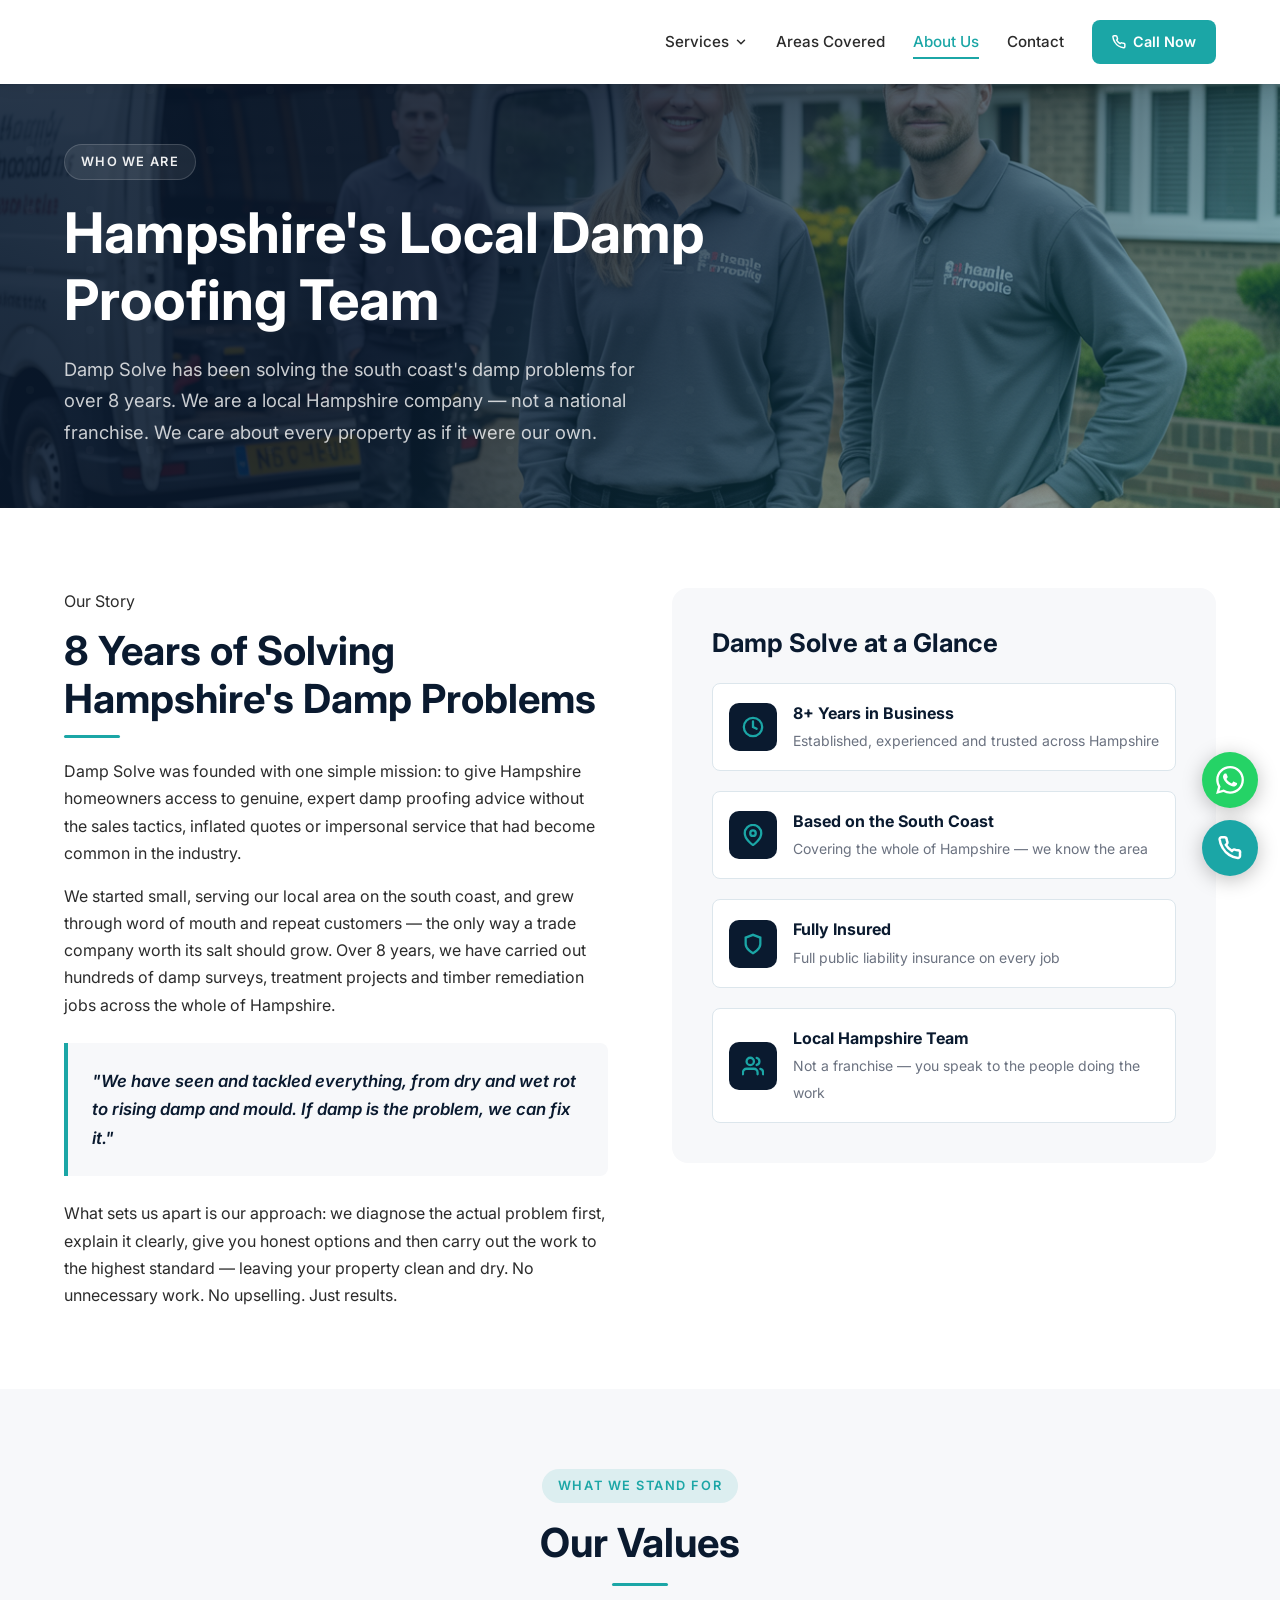
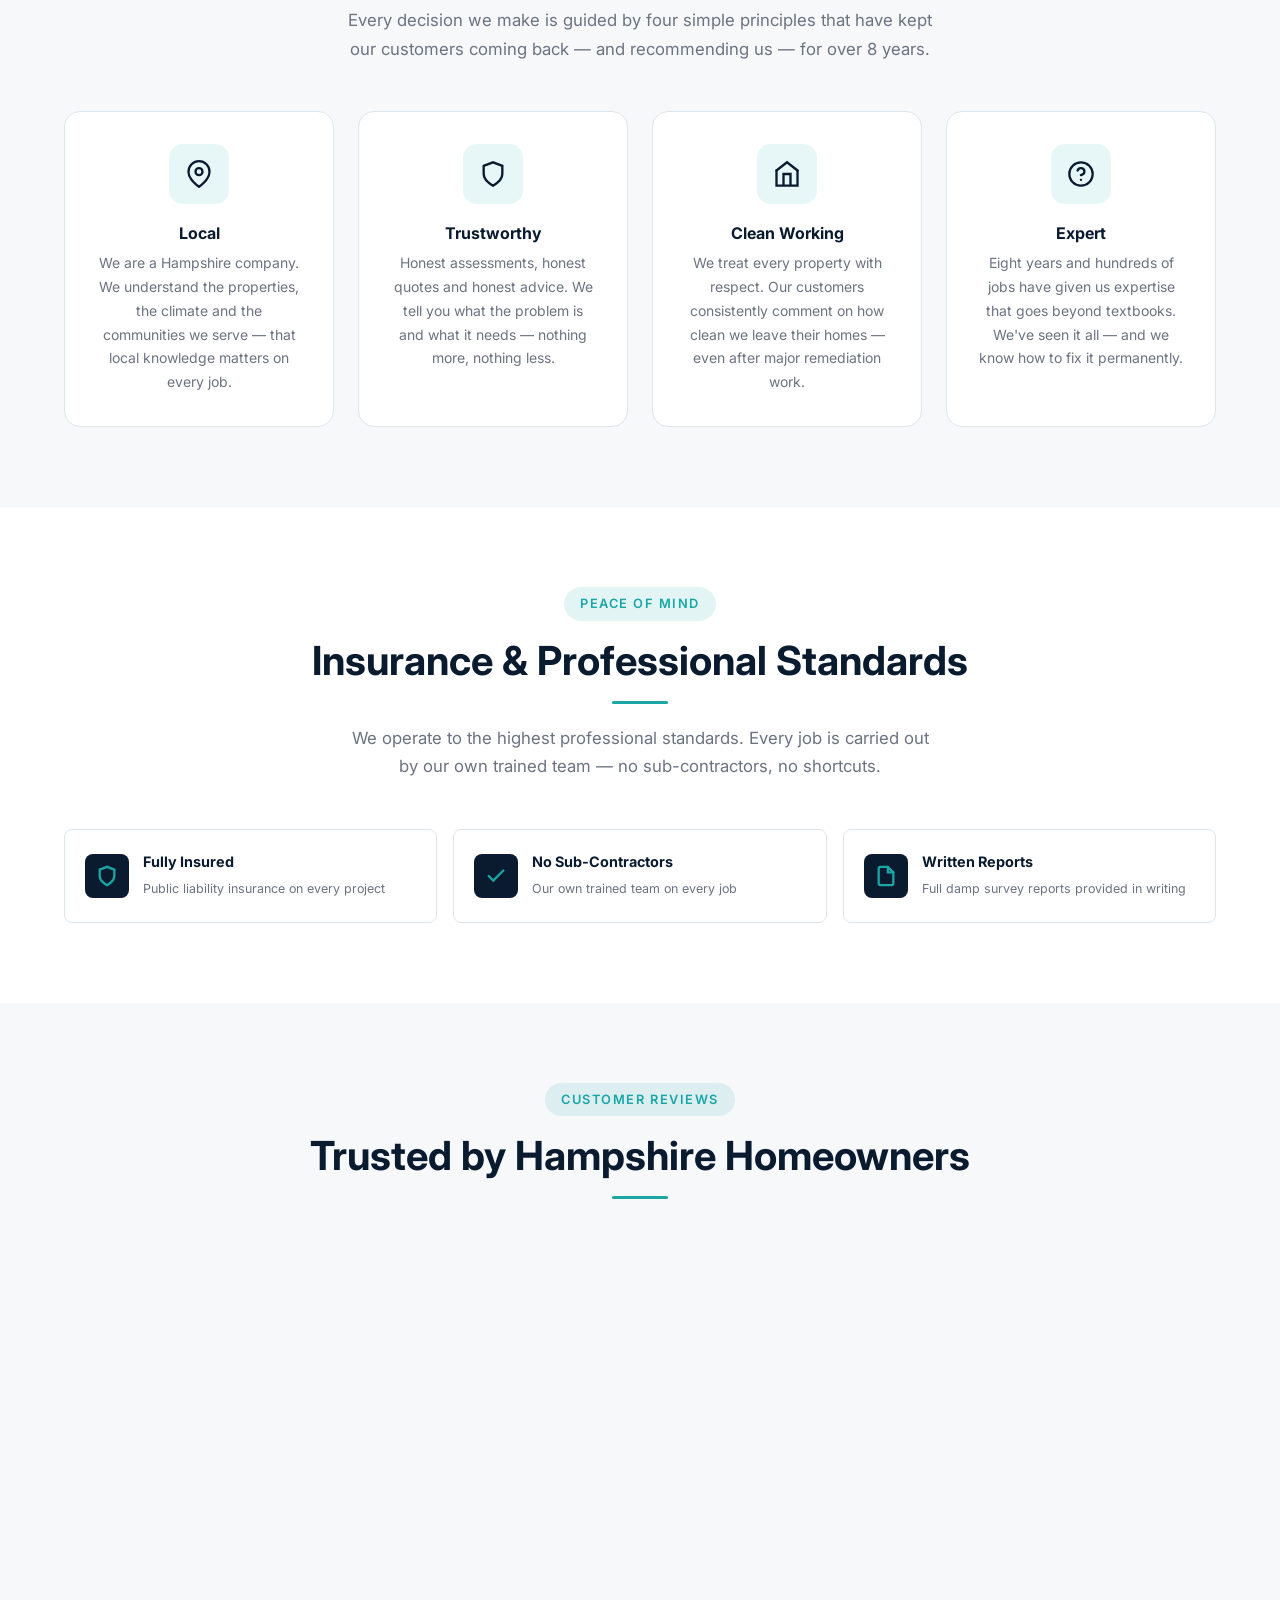
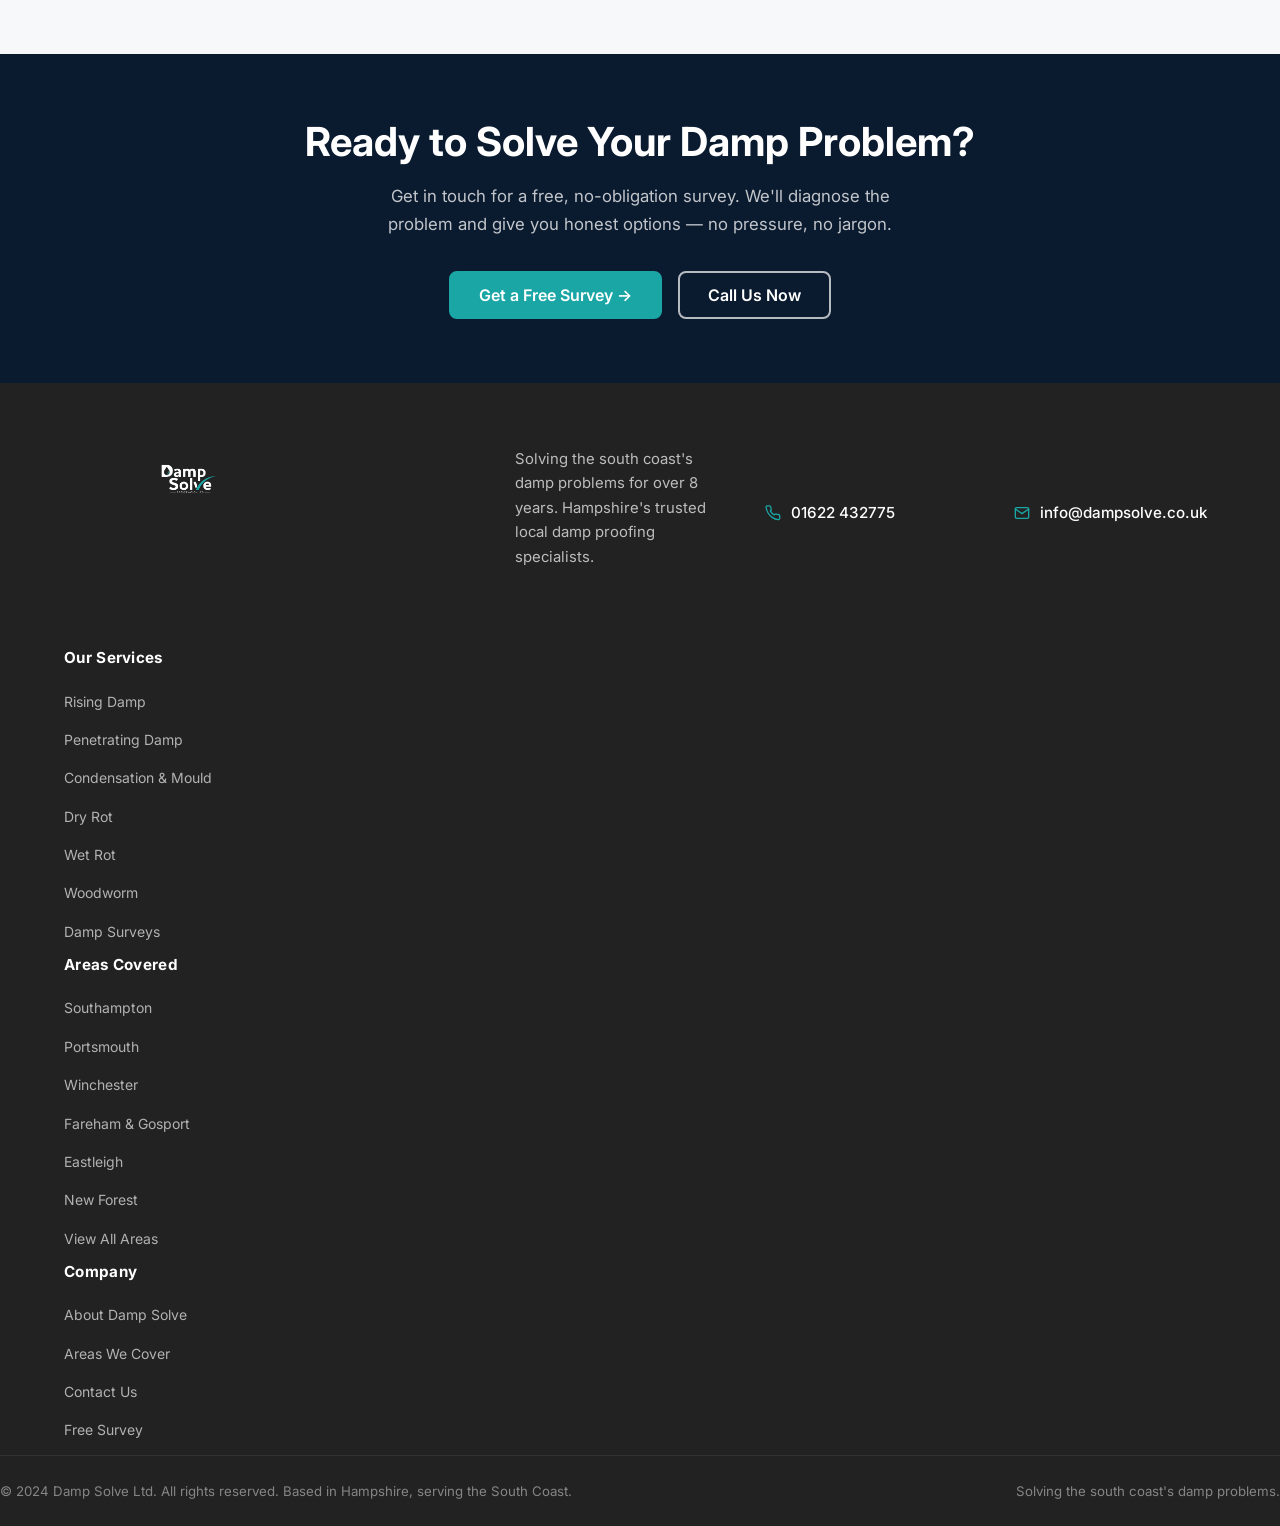
==== about.html @ be249b21 "Initial Damp Solve website with complete styling, service pages, and hero images Co-Authored-By: Cla" ====
<!DOCTYPE html>
<html lang="en">
<head>
  <meta charset="UTF-8">
  <meta name="viewport" content="width=device-width, initial-scale=1.0">
  <title>About Us — Damp Solve Hampshire</title>
  <meta name="description" content="Learn about Damp Solve — Hampshire's local damp proofing company with 8+ years serving the South Coast. Not a franchise. Real experts who care.">
  <link rel="preconnect" href="https://fonts.googleapis.com">
  <link rel="preconnect" href="https://fonts.gstatic.com" crossorigin>
  <link href="https://fonts.googleapis.com/css2?family=Inter:wght@400;500;600;700;800&display=swap" rel="stylesheet">
  <link rel="stylesheet" href="css/styles.css">
</head>
<body>

<!-- ══ NAVIGATION ══════════════════════════════════════════════ -->
<nav class="nav" id="nav">
  <div class="container">
    <div class="nav__inner">
      <a href="index.html" class="nav__logo">
        <div class="nav__logo-icon">
          <svg width="24" height="24" viewBox="0 0 24 24" fill="none" stroke="var(--amber)" stroke-width="2" stroke-linecap="round"><path d="M12 2.69l5.66 5.66a8 8 0 1 1-11.31 0z"/></svg>
        </div>
        <div class="nav__logo-text">Damp<span>Solve</span></div>
      </a>
      <div class="nav__links">
        <div class="nav__dropdown">
          <div class="nav__dropdown-toggle">
            Services
            <svg class="chevron" width="14" height="14" viewBox="0 0 24 24" fill="none" stroke="currentColor" stroke-width="2.5" stroke-linecap="round"><polyline points="6 9 12 15 18 9"/></svg>
          </div>
          <div class="nav__dropdown-menu">
            <a href="services/rising-damp.html">Rising Damp</a>
            <a href="services/penetrating-damp.html">Penetrating Damp</a>
            <a href="services/condensation-mould.html">Condensation &amp; Mould</a>
            <a href="services/dry-rot.html">Dry Rot</a>
            <a href="services/wet-rot.html">Wet Rot</a>
            <a href="services/woodworm.html">Woodworm</a>
            <a href="services/damp-surveys.html">Damp Surveys</a>
          </div>
        </div>
        <a href="areas.html" class="nav__link">Areas Covered</a>
        <a href="about.html" class="nav__link active">About Us</a>
        <a href="contact.html" class="nav__link">Contact</a>
        <a href="tel:+441622432775" class="nav__cta">
          <svg width="14" height="14" viewBox="0 0 24 24" fill="none" stroke="currentColor" stroke-width="2.5" stroke-linecap="round"><path d="M22 16.92v3a2 2 0 0 1-2.18 2 19.79 19.79 0 0 1-8.63-3.07A19.5 19.5 0 0 1 4.69 12 19.79 19.79 0 0 1 1.61 3.41 2 2 0 0 1 3.6 1.26h3a2 2 0 0 1 2 1.72 12.84 12.84 0 0 0 .7 2.81 2 2 0 0 1-.45 2.11L7.91 8.91a16 16 0 0 0 6 6l.86-.87a2 2 0 0 1 2.11-.45 12.84 12.84 0 0 0 2.81.7A2 2 0 0 1 22 16.92z"/></svg>
          Call Now
        </a>
      </div>
      <button class="nav__hamburger" id="hamburger" aria-label="Open menu" aria-expanded="false" aria-controls="mobileMenu">
        <span></span><span></span><span></span>
      </button>
    </div>
  </div>
  <div class="nav__mobile" id="mobileMenu">
    <div class="nav__mobile-services">
      <div class="nav__mobile-services-title">Our Services</div>
      <a href="services/rising-damp.html">Rising Damp</a>
      <a href="services/penetrating-damp.html">Penetrating Damp</a>
      <a href="services/condensation-mould.html">Condensation &amp; Mould</a>
      <a href="services/dry-rot.html">Dry Rot</a>
      <a href="services/wet-rot.html">Wet Rot</a>
      <a href="services/woodworm.html">Woodworm</a>
      <a href="services/damp-surveys.html">Damp Surveys</a>
    </div>
    <a href="areas.html" class="nav__mobile-link">Areas Covered</a>
    <a href="about.html" class="nav__mobile-link">About Us</a>
    <a href="contact.html" class="nav__mobile-link">Contact</a>
    <div class="nav__mobile-cta"><a href="tel:+441622432775">Call Now — Free Survey Available</a></div>
  </div>
</nav>

<!-- ══ PAGE HERO ═══════════════════════════════════════════════ -->
<section class="page-hero page-hero--about">
  <div class="container">
    <div class="page-hero__inner">
      <span class="label">Who We Are</span>
      <h1>Hampshire's Local Damp Proofing Team</h1>
      <p>Damp Solve has been solving the south coast's damp problems for over 8 years. We are a local Hampshire company — not a national franchise. We care about every property as if it were our own.</p>
    </div>
  </div>
</section>

<!-- ══ COMPANY STORY ═══════════════════════════════════════════ -->
<section class="section">
  <div class="container">
    <div class="story-grid">
      <div class="animate-in">
        <span class="label">Our Story</span>
        <h2 style="text-align:left;margin-top:0.75rem;">8 Years of Solving Hampshire's Damp Problems</h2>
        <div class="divider divider--left"></div>
        <p>Damp Solve was founded with one simple mission: to give Hampshire homeowners access to genuine, expert damp proofing advice without the sales tactics, inflated quotes or impersonal service that had become common in the industry.</p>
        <p>We started small, serving our local area on the south coast, and grew through word of mouth and repeat customers — the only way a trade company worth its salt should grow. Over 8 years, we have carried out hundreds of damp surveys, treatment projects and timber remediation jobs across the whole of Hampshire.</p>
        <div class="story-highlight">
          <p>"We have seen and tackled everything, from dry and wet rot to rising damp and mould. If damp is the problem, we can fix it."</p>
        </div>
        <p>What sets us apart is our approach: we diagnose the actual problem first, explain it clearly, give you honest options and then carry out the work to the highest standard — leaving your property clean and dry. No unnecessary work. No upselling. Just results.</p>
      </div>
      <div class="animate-in delay-2">
        <div style="background:var(--light-grey);border-radius:var(--radius-lg);padding:2.5rem;">
          <h3 style="margin-bottom:1.5rem;">Damp Solve at a Glance</h3>
          <div style="display:flex;flex-direction:column;gap:1.25rem;">
            <div style="display:flex;align-items:center;gap:1rem;padding:1rem;background:#fff;border-radius:var(--radius);border:1px solid var(--border);">
              <div style="width:48px;height:48px;background:var(--navy);border-radius:10px;display:flex;align-items:center;justify-content:center;flex-shrink:0;">
                <svg width="22" height="22" viewBox="0 0 24 24" fill="none" stroke="var(--amber)" stroke-width="2.5" stroke-linecap="round"><circle cx="12" cy="12" r="10"/><polyline points="12 6 12 12 16 14"/></svg>
              </div>
              <div>
                <strong style="color:var(--navy);display:block;">8+ Years in Business</strong>
                <span style="color:var(--mid-grey);font-size:0.875rem;">Established, experienced and trusted across Hampshire</span>
              </div>
            </div>
            <div style="display:flex;align-items:center;gap:1rem;padding:1rem;background:#fff;border-radius:var(--radius);border:1px solid var(--border);">
              <div style="width:48px;height:48px;background:var(--navy);border-radius:10px;display:flex;align-items:center;justify-content:center;flex-shrink:0;">
                <svg width="22" height="22" viewBox="0 0 24 24" fill="none" stroke="var(--amber)" stroke-width="2.5" stroke-linecap="round"><path d="M21 10c0 7-9 13-9 13s-9-6-9-13a9 9 0 0 1 18 0z"/><circle cx="12" cy="10" r="3"/></svg>
              </div>
              <div>
                <strong style="color:var(--navy);display:block;">Based on the South Coast</strong>
                <span style="color:var(--mid-grey);font-size:0.875rem;">Covering the whole of Hampshire — we know the area</span>
              </div>
            </div>
            <div style="display:flex;align-items:center;gap:1rem;padding:1rem;background:#fff;border-radius:var(--radius);border:1px solid var(--border);">
              <div style="width:48px;height:48px;background:var(--navy);border-radius:10px;display:flex;align-items:center;justify-content:center;flex-shrink:0;">
                <svg width="22" height="22" viewBox="0 0 24 24" fill="none" stroke="var(--amber)" stroke-width="2.5" stroke-linecap="round"><path d="M12 22s8-4 8-10V5l-8-3-8 3v7c0 6 8 10 8 10z"/></svg>
              </div>
              <div>
                <strong style="color:var(--navy);display:block;">Fully Insured</strong>
                <span style="color:var(--mid-grey);font-size:0.875rem;">Full public liability insurance on every job</span>
              </div>
            </div>
            <div style="display:flex;align-items:center;gap:1rem;padding:1rem;background:#fff;border-radius:var(--radius);border:1px solid var(--border);">
              <div style="width:48px;height:48px;background:var(--navy);border-radius:10px;display:flex;align-items:center;justify-content:center;flex-shrink:0;">
                <svg width="22" height="22" viewBox="0 0 24 24" fill="none" stroke="var(--amber)" stroke-width="2.5" stroke-linecap="round"><path d="M17 21v-2a4 4 0 0 0-4-4H5a4 4 0 0 0-4 4v2"/><circle cx="9" cy="7" r="4"/><path d="M23 21v-2a4 4 0 0 0-3-3.87"/><path d="M16 3.13a4 4 0 0 1 0 7.75"/></svg>
              </div>
              <div>
                <strong style="color:var(--navy);display:block;">Local Hampshire Team</strong>
                <span style="color:var(--mid-grey);font-size:0.875rem;">Not a franchise — you speak to the people doing the work</span>
              </div>
            </div>
          </div>
        </div>
      </div>
    </div>
  </div>
</section>

<!-- ══ OUR VALUES ══════════════════════════════════════════════ -->
<section class="section section--grey" aria-labelledby="values-heading">
  <div class="container">
    <div class="section-header">
      <span class="label">What We Stand For</span>
      <h2 id="values-heading">Our Values</h2>
      <div class="divider"></div>
      <p>Every decision we make is guided by four simple principles that have kept our customers coming back — and recommending us — for over 8 years.</p>
    </div>
    <div class="values-grid">
      <div class="value-card animate-in">
        <div class="value-card__icon">
          <svg width="28" height="28" viewBox="0 0 24 24" fill="none" stroke="currentColor" stroke-width="2" stroke-linecap="round"><path d="M21 10c0 7-9 13-9 13s-9-6-9-13a9 9 0 0 1 18 0z"/><circle cx="12" cy="10" r="3"/></svg>
        </div>
        <h4>Local</h4>
        <p>We are a Hampshire company. We understand the properties, the climate and the communities we serve — that local knowledge matters on every job.</p>
      </div>
      <div class="value-card animate-in delay-1">
        <div class="value-card__icon">
          <svg width="28" height="28" viewBox="0 0 24 24" fill="none" stroke="currentColor" stroke-width="2" stroke-linecap="round"><path d="M12 22s8-4 8-10V5l-8-3-8 3v7c0 6 8 10 8 10z"/></svg>
        </div>
        <h4>Trustworthy</h4>
        <p>Honest assessments, honest quotes and honest advice. We tell you what the problem is and what it needs — nothing more, nothing less.</p>
      </div>
      <div class="value-card animate-in delay-2">
        <div class="value-card__icon">
          <svg width="28" height="28" viewBox="0 0 24 24" fill="none" stroke="currentColor" stroke-width="2" stroke-linecap="round"><polyline points="3 9 12 2 21 9"/><path d="M9 22V12h6v10M3 9v13h18V9"/></svg>
        </div>
        <h4>Clean Working</h4>
        <p>We treat every property with respect. Our customers consistently comment on how clean we leave their homes — even after major remediation work.</p>
      </div>
      <div class="value-card animate-in delay-3">
        <div class="value-card__icon">
          <svg width="28" height="28" viewBox="0 0 24 24" fill="none" stroke="currentColor" stroke-width="2" stroke-linecap="round"><circle cx="12" cy="12" r="10"/><path d="M9.09 9a3 3 0 0 1 5.83 1c0 2-3 3-3 3"/><line x1="12" y1="17" x2="12.01" y2="17"/></svg>
        </div>
        <h4>Expert</h4>
        <p>Eight years and hundreds of jobs have given us expertise that goes beyond textbooks. We've seen it all — and we know how to fix it permanently.</p>
      </div>
    </div>
  </div>
</section>

<!-- ══ ACCREDITATIONS ══════════════════════════════════════════ -->
<section class="section" aria-labelledby="accred-heading">
  <div class="container">
    <div class="section-header">
      <span class="label">Peace of Mind</span>
      <h2 id="accred-heading">Insurance &amp; Professional Standards</h2>
      <div class="divider"></div>
      <p>We operate to the highest professional standards. Every job is carried out by our own trained team — no sub-contractors, no shortcuts.</p>
    </div>
    <div class="accred-grid animate-in">
      <div class="accred-badge">
        <div class="accred-badge__icon">
          <svg width="22" height="22" viewBox="0 0 24 24" fill="none" stroke="var(--amber)" stroke-width="2.5" stroke-linecap="round"><path d="M12 22s8-4 8-10V5l-8-3-8 3v7c0 6 8 10 8 10z"/></svg>
        </div>
        <div>
          <strong>Fully Insured</strong>
          <span>Public liability insurance on every project</span>
        </div>
      </div>
      <div class="accred-badge">
        <div class="accred-badge__icon">
          <svg width="22" height="22" viewBox="0 0 24 24" fill="none" stroke="var(--amber)" stroke-width="2.5" stroke-linecap="round"><polyline points="20 6 9 17 4 12"/></svg>
        </div>
        <div>
          <strong>No Sub-Contractors</strong>
          <span>Our own trained team on every job</span>
        </div>
      </div>
      <div class="accred-badge">
        <div class="accred-badge__icon">
          <svg width="22" height="22" viewBox="0 0 24 24" fill="none" stroke="var(--amber)" stroke-width="2.5" stroke-linecap="round"><path d="M14 2H6a2 2 0 0 0-2 2v16a2 2 0 0 0 2 2h12a2 2 0 0 0 2-2V8z"/><polyline points="14 2 14 8 20 8"/></svg>
        </div>
        <div>
          <strong>Written Reports</strong>
          <span>Full damp survey reports provided in writing</span>
        </div>
      </div>
    </div>
  </div>
</section>

<!-- ══ TESTIMONIALS ════════════════════════════════════════════ -->
<section class="section section--grey" aria-labelledby="reviews-heading">
  <div class="container">
    <div class="section-header">
      <span class="label">Customer Reviews</span>
      <h2 id="reviews-heading">Trusted by Hampshire Homeowners</h2>
      <div class="divider"></div>
    </div>
    <div class="testimonials-grid">
      <div class="testimonial-card animate-in">
        <div class="testimonial-card__stars">★★★★★</div>
        <span class="testimonial-card__quote">"</span>
        <p class="testimonial-card__text">Sam understood our problem and gave us a couple of options regarding our loft insulation. I would highly recommend Dampsolve. They were trustworthy, reliable, efficient, and left our house spotless!</p>
        <div class="testimonial-card__author">
          <div class="testimonial-card__avatar">R</div>
          <div>
            <div class="testimonial-card__name">Rachel</div>
            <div class="testimonial-card__verified"><svg width="12" height="12" viewBox="0 0 24 24" fill="var(--amber)"><path d="M12 2C6.48 2 2 6.48 2 12s4.48 10 10 10 10-4.48 10-10S17.52 2 12 2zm-2 15l-5-5 1.41-1.41L10 14.17l7.59-7.59L19 8l-9 9z"/></svg> Verified Google Review</div>
          </div>
        </div>
      </div>
      <div class="testimonial-card animate-in delay-1">
        <div class="testimonial-card__stars">★★★★★</div>
        <span class="testimonial-card__quote">"</span>
        <p class="testimonial-card__text">Damp Solve removed my cavity wall insulation. The service was excellent right from the first visit to assess and provide an estimate through to the completion of the work. Polite, friendly, considerate and professional at all times.</p>
        <div class="testimonial-card__author">
          <div class="testimonial-card__avatar">S</div>
          <div>
            <div class="testimonial-card__name">Susan</div>
            <div class="testimonial-card__verified"><svg width="12" height="12" viewBox="0 0 24 24" fill="var(--amber)"><path d="M12 2C6.48 2 2 6.48 2 12s4.48 10 10 10 10-4.48 10-10S17.52 2 12 2zm-2 15l-5-5 1.41-1.41L10 14.17l7.59-7.59L19 8l-9 9z"/></svg> Verified Google Review</div>
          </div>
        </div>
      </div>
    </div>
  </div>
</section>

<!-- ══ CTA BAND ════════════════════════════════════════════════ -->
<section style="background:var(--navy);padding:64px 0;text-align:center;">
  <div class="container">
    <h2 style="color:#fff;margin-bottom:1rem;">Ready to Solve Your Damp Problem?</h2>
    <p style="color:rgba(255,255,255,0.75);max-width:520px;margin:0 auto 2rem;font-size:1.05rem;">Get in touch for a free, no-obligation survey. We'll diagnose the problem and give you honest options — no pressure, no jargon.</p>
    <div style="display:flex;gap:1rem;justify-content:center;flex-wrap:wrap;">
      <a href="contact.html" class="btn btn--primary">Get a Free Survey &rarr;</a>
      <a href="tel:+441622432775" class="btn btn--secondary">Call Us Now</a>
    </div>
  </div>
</section>

<!-- ══ FOOTER ══════════════════════════════════════════════════ -->
<footer class="footer">
  <div class="container">
    <div class="footer__grid">
      <div>
        <div class="footer__logo" style="background: none;">
          <img src="assets/images/logo-08.png" alt="Damp Solve" style="height: 100%; width: 100%; object-fit: contain;">
        </div>          <div class="footer__logo-name">Damp<span>Solve</span></div>
        </div>
        <p class="footer__tagline">Solving the south coast's damp problems for over 8 years. Hampshire's trusted local damp proofing specialists.</p>
        <a href="tel:+441622432775" class="footer__contact-link"><svg width="16" height="16" viewBox="0 0 24 24" fill="none" stroke="currentColor" stroke-width="2" stroke-linecap="round"><path d="M22 16.92v3a2 2 0 0 1-2.18 2 19.79 19.79 0 0 1-8.63-3.07A19.5 19.5 0 0 1 4.69 12 19.79 19.79 0 0 1 1.61 3.41 2 2 0 0 1 3.6 1.26h3a2 2 0 0 1 2 1.72 12.84 12.84 0 0 0 .7 2.81 2 2 0 0 1-.45 2.11L7.91 8.91a16 16 0 0 0 6 6l.86-.87a2 2 0 0 1 2.11-.45 12.84 12.84 0 0 0 2.81.7A2 2 0 0 1 22 16.92z"/></svg>01622 432775</a>
        <a href="mailto:info@dampsolve.co.uk" class="footer__contact-link"><svg width="16" height="16" viewBox="0 0 24 24" fill="none" stroke="currentColor" stroke-width="2" stroke-linecap="round"><path d="M4 4h16c1.1 0 2 .9 2 2v12c0 1.1-.9 2-2 2H4c-1.1 0-2-.9-2-2V6c0-1.1.9-2 2-2z"/><polyline points="22,6 12,13 2,6"/></svg>info@dampsolve.co.uk</a>
      </div>
      <div class="footer__col">
        <h4>Our Services</h4>
        <ul>
          <li><a href="services/rising-damp.html">Rising Damp</a></li>
          <li><a href="services/penetrating-damp.html">Penetrating Damp</a></li>
          <li><a href="services/condensation-mould.html">Condensation &amp; Mould</a></li>
          <li><a href="services/dry-rot.html">Dry Rot</a></li>
          <li><a href="services/wet-rot.html">Wet Rot</a></li>
          <li><a href="services/woodworm.html">Woodworm</a></li>
          <li><a href="services/damp-surveys.html">Damp Surveys</a></li>
        </ul>
      </div>
      <div class="footer__col">
        <h4>Areas Covered</h4>
        <ul>
          <li><a href="areas.html">Southampton</a></li>
          <li><a href="areas.html">Portsmouth</a></li>
          <li><a href="areas.html">Winchester</a></li>
          <li><a href="areas.html">Fareham &amp; Gosport</a></li>
          <li><a href="areas.html">Eastleigh</a></li>
          <li><a href="areas.html">New Forest</a></li>
          <li><a href="areas.html">View All Areas</a></li>
        </ul>
      </div>
      <div class="footer__col">
        <h4>Company</h4>
        <ul>
          <li><a href="about.html">About Damp Solve</a></li>
          <li><a href="areas.html">Areas We Cover</a></li>
          <li><a href="contact.html">Contact Us</a></li>
          <li><a href="contact.html">Free Survey</a></li>
        </ul>
      </div>
    </div>
    <div class="footer__bottom">
      <p>&copy; 2024 Damp Solve Ltd. All rights reserved. Based in Hampshire, serving the South Coast.</p>
      <p>Solving the south coast's damp problems.</p>
    </div>
  </div>
</footer>

<div class="floating-btns">
  <a href="https://wa.me/441622432775" class="float-btn float-btn--whatsapp" target="_blank" rel="noopener" aria-label="WhatsApp">
    <svg width="28" height="28" viewBox="0 0 24 24" fill="white"><path d="M17.472 14.382c-.297-.149-1.758-.867-2.03-.967-.273-.099-.471-.148-.67.15-.197.297-.767.966-.94 1.164-.173.199-.347.223-.644.075-.297-.15-1.255-.463-2.39-1.475-.883-.788-1.48-1.761-1.653-2.059-.173-.297-.018-.458.13-.606.134-.133.298-.347.446-.52.149-.174.198-.298.298-.497.099-.198.05-.371-.025-.52-.075-.149-.669-1.612-.916-2.207-.242-.579-.487-.5-.669-.51-.173-.008-.371-.01-.57-.01-.198 0-.52.074-.792.372-.272.297-1.04 1.016-1.04 2.479 0 1.462 1.065 2.875 1.213 3.074.149.198 2.096 3.2 5.077 4.487.709.306 1.262.489 1.694.625.712.227 1.36.195 1.871.118.571-.085 1.758-.719 2.006-1.413.248-.694.248-1.289.173-1.413-.074-.124-.272-.198-.57-.347m-5.421 7.403h-.004a9.87 9.87 0 0 1-5.031-1.378l-.361-.214-3.741.982.998-3.648-.235-.374a9.86 9.86 0 0 1-1.51-5.26c.001-5.45 4.436-9.884 9.888-9.884 2.64 0 5.122 1.03 6.988 2.898a9.825 9.825 0 0 1 2.893 6.994c-.003 5.45-4.437 9.884-9.885 9.884m8.413-18.297A11.815 11.815 0 0 0 12.05 0C5.495 0 .16 5.335.157 11.892c0 2.096.547 4.142 1.588 5.945L.057 24l6.305-1.654a11.882 11.882 0 0 0 5.683 1.448h.005c6.554 0 11.89-5.335 11.893-11.893a11.821 11.821 0 0 0-3.48-8.413Z"/></svg>
  </a>
  <a href="tel:+441622432775" class="float-btn float-btn--phone" aria-label="Call us">
    <svg width="24" height="24" viewBox="0 0 24 24" fill="none" stroke="white" stroke-width="2.5" stroke-linecap="round"><path d="M22 16.92v3a2 2 0 0 1-2.18 2 19.79 19.79 0 0 1-8.63-3.07A19.5 19.5 0 0 1 4.69 12 19.79 19.79 0 0 1 1.61 3.41 2 2 0 0 1 3.6 1.26h3a2 2 0 0 1 2 1.72 12.84 12.84 0 0 0 .7 2.81 2 2 0 0 1-.45 2.11L7.91 8.91a16 16 0 0 0 6 6l.86-.87a2 2 0 0 1 2.11-.45 12.84 12.84 0 0 0 2.81.7A2 2 0 0 1 22 16.92z"/></svg>
  </a>
</div>

<script src="js/main.js"></script>
</body>
</html>
---- css/styles.css ----
/* ============================================================
   Damp Solve — Master Stylesheet
   Colors aligned to the live site brand.
   ============================================================ */

@import url('https://fonts.googleapis.com/css2?family=Inter:wght@400;500;600;700;800&display=swap');

:root {
  --navy:        #0A1A2F;
  --navy-dark:   #07111f;
  --navy-mid:    #2b2b2b;
  --amber:       #1BA6A6;
  --amber-dark:  #148585;
  --amber-light: rgba(27,166,166,0.12);
  --white:       #ffffff;
  --light-grey:  #f7f8fa;
  --charcoal:    #2b2b2b;
  --mid-grey:    #6b7280;
  --border:      #dce6ec;
  --shadow:      0 10px 28px rgba(10,26,47,0.08);
  --shadow-hover:0 18px 40px rgba(10,26,47,0.14);
  --radius:      8px;
  --radius-lg:   16px;
  --transition:  all 0.3s ease;
  --container:   1200px;
}

/* ── Reset ───────────────────────────────────────────────── */
*, *::before, *::after { box-sizing: border-box; margin: 0; padding: 0; }
html { scroll-behavior: smooth; }
body {
  font-family: 'Inter', 'Open Sans', sans-serif;
  font-size: 16px;
  line-height: 1.7;
  color: var(--charcoal);
  background: var(--white);
}
img { max-width: 100%; height: auto; display: block; }
a { text-decoration: none; color: inherit; }
ul { list-style: none; }
button { font-family: inherit; }

/* ── Typography ──────────────────────────────────────────── */
h1,h2,h3,h4,h5,h6 {
  font-family: 'Inter', 'Poppins', sans-serif;
  font-weight: 700;
  line-height: 1.2;
  color: var(--navy);
}
h1 { font-size: clamp(2rem, 5vw, 3.5rem); }
h2 { font-size: clamp(1.75rem, 3.5vw, 2.5rem); }
h3 { font-size: clamp(1.2rem, 2.5vw, 1.6rem); }
h4 { font-size: 1.15rem; }
p  { margin-bottom: 1rem; }
p:last-child { margin-bottom: 0; }

/* ── Layout helpers ──────────────────────────────────────── */
.container { max-width: var(--container); margin: 0 auto; padding: 0 1.5rem; }
.section    { padding: 80px 0; }
.section--grey { background: var(--light-grey); }

/* ── Buttons ─────────────────────────────────────────────── */
.btn {
  display: inline-flex;
  align-items: center;
  gap: 0.5rem;
  padding: 14px 28px;
  border-radius: var(--radius);
  font-weight: 600;
  font-size: 1rem;
  cursor: pointer;
  border: 2px solid transparent;
  transition: var(--transition);
  text-decoration: none;
  line-height: 1;
}
.btn--primary  { background: var(--amber); color: var(--white); border-color: var(--amber); }
.btn--primary:hover { background: var(--amber-dark); border-color: var(--amber-dark); transform: translateY(-2px); box-shadow: 0 12px 26px rgba(27,166,166,0.24); }
.btn--secondary { background: transparent; color: var(--white); border-color: rgba(255,255,255,0.7); }
.btn--secondary:hover { background: var(--white); color: var(--navy); border-color: var(--white); }
.btn--navy { background: var(--navy); color: var(--white); border-color: var(--navy); }
.btn--navy:hover { background: var(--navy-mid); border-color: var(--navy-mid); transform: translateY(-2px); }
.btn--outline-amber { background: transparent; color: var(--amber); border-color: var(--amber); }
.btn--outline-amber:hover { background: var(--amber); color: var(--white); }

/* ── Section headers ─────────────────────────────────────── */
.section-header { text-align: center; margin-bottom: 3rem; }
.section-header .label {
  display: inline-block;
  background: var(--amber-light);
  color: var(--amber);
  font-weight: 600;
  font-size: 0.8rem;
  letter-spacing: 0.12em;
  text-transform: uppercase;
  padding: 6px 16px;
  border-radius: 50px;
  margin-bottom: 1rem;
}
.section-header h2 { margin-bottom: 1rem; }
.section-header p  { color: var(--mid-grey); max-width: 600px; margin: 0 auto; font-size: 1.05rem; }
.divider      { width: 56px; height: 3px; background: var(--amber); border-radius: 2px; margin: 0.75rem auto 1.25rem; }
.divider--left { margin-left: 0; }

/* ── Navigation ──────────────────────────────────────────── */
.nav {
  position: fixed;
  top: 0; left: 0; right: 0;
  z-index: 1000;
  background: var(--white);
  box-shadow: 0 2px 16px rgba(0,0,0,0.07);
  transition: var(--transition);
}
.nav.scrolled { box-shadow: 0 4px 28px rgba(0,0,0,0.14); }
.nav__inner {
  display: flex;
  align-items: center;
  justify-content: space-between;
  height: 84px;
}
/* Logo */
.nav__logo {
  display: block;
  width: 252px;
  height: 66px;
  flex-shrink: 0;
}
.nav__logo-icon,
.nav__logo-text,
.footer__logo-icon,
.footer__logo-name {
  display: none;
}
/* Desktop links */
.nav__links { display: flex; align-items: center; gap: 1.75rem; }
.nav__link {
  font-weight: 500;
  color: var(--charcoal);
  font-size: 0.95rem;
  position: relative;
  transition: var(--transition);
}
.nav__link::after {
  content: '';
  position: absolute;
  bottom: -4px; left: 0;
  width: 0; height: 2px;
  background: var(--amber);
  transition: var(--transition);
}
.nav__link:hover, .nav__link.active { color: var(--amber); }
.nav__link:hover::after, .nav__link.active::after { width: 100%; }
/* Dropdown */
.nav__dropdown { position: relative; }
.nav__dropdown-toggle {
  display: flex; align-items: center; gap: 5px;
  font-weight: 500; font-size: 0.95rem;
  color: var(--charcoal);
  cursor: pointer;
  transition: var(--transition);
  user-select: none;
}
.nav__dropdown-toggle:hover { color: var(--amber); }
.nav__dropdown-toggle .chevron { transition: transform 0.3s ease; }
.nav__dropdown:hover .chevron { transform: rotate(180deg); }
.nav__dropdown-menu {
  position: absolute;
  top: calc(100% + 14px); left: 0;
  background: var(--white);
  border-radius: var(--radius);
  box-shadow: var(--shadow-hover);
  min-width: 240px;
  opacity: 0;
  visibility: hidden;
  transform: translateY(-8px);
  transition: var(--transition);
  border-top: 3px solid var(--amber);
}
.nav__dropdown:hover .nav__dropdown-menu { opacity: 1; visibility: visible; transform: translateY(0); }
.nav__dropdown-menu a {
  display: block;
  padding: 11px 20px;
  color: var(--charcoal);
  font-size: 0.875rem;
  font-weight: 500;
  transition: var(--transition);
  border-bottom: 1px solid var(--border);
}
.nav__dropdown-menu a:last-child { border-bottom: none; }
.nav__dropdown-menu a:hover { background: var(--light-grey); color: var(--amber); padding-left: 28px; }
/* CTA button */
.nav__cta {
  background: var(--amber);
  color: var(--white) !important;
  padding: 10px 20px;
  border-radius: var(--radius);
  font-weight: 600;
  font-size: 0.9rem;
  display: flex; align-items: center; gap: 7px;
  transition: var(--transition);
  white-space: nowrap;
}
.nav__cta:hover { background: var(--amber-dark); transform: translateY(-1px); }
/* Hamburger */
.nav__hamburger {
  display: none;
  flex-direction: column;
  gap: 5px;
  cursor: pointer;
  padding: 8px;
  background: none;
  border: none;
}
.nav__hamburger span {
  display: block;
  width: 24px; height: 2px;
  background: var(--navy);
  border-radius: 2px;
  transition: var(--transition);
}
.nav__hamburger.active span:nth-child(1) { transform: rotate(45deg) translate(5px, 5px); }
.nav__hamburger.active span:nth-child(2) { opacity: 0; transform: translateX(-8px); }
.nav__hamburger.active span:nth-child(3) { transform: rotate(-45deg) translate(5px, -5px); }
/* Mobile menu */
.nav__mobile {
  display: none;
  position: fixed;
  top: 84px; left: 0; right: 0;
  background: var(--white);
  box-shadow: 0 12px 32px rgba(0,0,0,0.15);
  padding: 1.5rem;
  z-index: 999;
  max-height: calc(100vh - 84px);
  overflow-y: auto;
}
.nav__mobile.open { display: block; }
.nav__mobile-link {
  display: block;
  padding: 14px 0;
  color: var(--charcoal);
  font-weight: 500;
  border-bottom: 1px solid var(--border);
  transition: var(--transition);
}
.nav__mobile-link:hover { color: var(--amber); padding-left: 6px; }
.nav__mobile-services { padding: 14px 0; border-bottom: 1px solid var(--border); }
.nav__mobile-services-title { font-weight: 700; color: var(--navy); margin-bottom: 10px; font-size: 0.95rem; }
.nav__mobile-services a {
  display: block;
  padding: 8px 0 8px 16px;
  color: var(--mid-grey);
  font-size: 0.875rem;
  transition: var(--transition);
  border-left: 2px solid var(--border);
  margin-bottom: 4px;
}
.nav__mobile-services a:hover { color: var(--amber); border-left-color: var(--amber); }
.nav__mobile-cta { margin-top: 1.25rem; }
.nav__mobile-cta a {
  display: block;
  text-align: center;
  background: var(--amber);
  color: var(--white);
  padding: 15px;
  border-radius: var(--radius);
  font-weight: 700;
  font-size: 1rem;
}

/* ── Hero ────────────────────────────────────────────────── */
.hero {
  padding-top: 84px;
  background:
    radial-gradient(circle at 88% 18%, rgba(27,166,166,0.26), transparent 22%),
    linear-gradient(130deg, rgba(10,26,47,0.95) 47%, rgba(27,166,166,0.42) 100%);
  position: relative;
  overflow: hidden;
}
.hero::before {
  content: '';
  position: absolute;
  inset: 0;
  background: url("data:image/svg+xml,%3Csvg width='60' height='60' viewBox='0 0 60 60' xmlns='http://www.w3.org/2000/svg'%3E%3Cg fill='none' fill-rule='evenodd'%3E%3Cg fill='%23ffffff' fill-opacity='0.02'%3E%3Ccircle cx='30' cy='30' r='4'/%3E%3C/g%3E%3C/g%3E%3C/svg%3E");
}
.hero__main { position: relative; padding: 86px 0 78px; }
.hero__layout {
  display: grid;
  grid-template-columns: minmax(0, 0.95fr) minmax(340px, 1.05fr);
  gap: 3rem;
  align-items: center;
}
.hero__content { max-width: 590px; }
.hero__badge {
  display: inline-flex;
  align-items: center;
  gap: 10px;
  background: rgba(255,255,255,0.08);
  border: 1px solid rgba(255,255,255,0.16);
  color: rgba(255,255,255,0.9);
  padding: 8px 18px;
  border-radius: 50px;
  font-size: 0.875rem;
  font-weight: 600;
  margin-bottom: 1.75rem;
}
.hero__badge-dot {
  width: 8px; height: 8px;
  background: var(--amber);
  border-radius: 50%;
  animation: pulse 2s infinite;
}
@keyframes pulse { 0%,100%{opacity:1;transform:scale(1)} 50%{opacity:0.5;transform:scale(0.8)} }
.hero h1 { color: var(--white); margin-bottom: 1.5rem; max-width: 720px; }
.hero h1 .accent { color: var(--amber); }
.hero__sub {
  color: rgba(255,255,255,0.76);
  font-size: 1.15rem;
  margin-bottom: 2.5rem;
  max-width: 560px;
  line-height: 1.75;
}
.hero__ctas { display: flex; gap: 1rem; flex-wrap: wrap; margin-bottom: 3rem; }
.hero__trust-strip { display: flex; flex-wrap: wrap; gap: 1.5rem; }
.hero__trust-item { display: flex; align-items: center; gap: 8px; color: rgba(255,255,255,0.65); font-size: 0.875rem; font-weight: 500; }
.hero__trust-item svg { color: var(--amber); flex-shrink: 0; }
.hero__carousel {
  position: relative;
  min-height: 520px;
  border-radius: 22px;
  overflow: hidden;
  border: 1px solid rgba(255,255,255,0.12);
  box-shadow: 0 24px 54px rgba(0,0,0,0.26);
}

.carousel__track {
  display: flex;
  height: 100%;
  transition: transform 0.6s ease-in-out;
}

.carousel__slide {
  position: relative;
  flex: 0 0 100%;
  height: 100%;
  margin: 0;
}

.carousel__slide::after {
  content: "";
  position: absolute;
  inset: 0;
  background: linear-gradient(180deg, rgba(0,0,0,0.02), rgba(0,0,0,0.22));
}

.carousel__slide img {
  width: 100%;
  height: 100%;
  object-fit: cover;
  display: block;
}

.carousel__control {
  position: absolute;
  top: 50%;
  transform: translateY(-50%);
  width: 48px;
  height: 48px;
  border-radius: 50%;
  background: rgba(32, 32, 32, 0.7);
  border: none;
  color: var(--white);
  cursor: pointer;
  display: flex;
  align-items: center;
  justify-content: center;
  z-index: 10;
  transition: all 0.3s ease;
}

.carousel__control:hover {
  background: rgba(32, 32, 32, 0.9);
  transform: translateY(-50%) scale(1.1);
}

.carousel__control--prev { left: 1rem; }
.carousel__control--next { right: 1rem; }

.carousel__indicators {
  position: absolute;
  bottom: 1.5rem;
  left: 50%;
  transform: translateX(-50%);
  display: flex;
  gap: 0.5rem;
  z-index: 10;
}

.carousel__dot {
  width: 10px;
  height: 10px;
  border-radius: 50%;
  border: none;
  background: rgba(255, 255, 255, 0.4);
  cursor: pointer;
  transition: all 0.3s ease;
  padding: 0;
}

.carousel__dot:hover {
  background: rgba(255, 255, 255, 0.7);
}

.carousel__dot--active {
  background: var(--white);
  width: 28px;
  border-radius: 5px;
}

/* ── Stats bar ───────────────────────────────────────────── */
.stats-bar { background: linear-gradient(90deg, #148b8b 0%, #1BA6A6 100%); padding: 38px 0; }
.stats-bar__grid { display: grid; grid-template-columns: repeat(4,1fr); gap: 2rem; text-align: center; }
.stat__number { font-size: 2.4rem; font-weight: 800; color: var(--white); line-height: 1; margin-bottom: 0.4rem; }
.stat__label  { color: rgba(255,255,255,0.88); font-size: 0.9rem; font-weight: 500; }

/* ── Services grid ───────────────────────────────────────── */
.services-grid { display: grid; grid-template-columns: repeat(3,1fr); gap: 1.5rem; }
.service-card {
  background: var(--white);
  border: 1.5px solid var(--border);
  border-radius: var(--radius-lg);
  padding: 2rem;
  transition: var(--transition);
  position: relative;
  overflow: hidden;
}
.service-card::before {
  content: "";
  display: block;
  height: 190px;
  margin: -2rem -2rem 1.35rem;
  background-repeat: no-repeat;
  background-size: cover;
  background-position: center;
}
.service-card::after {
  content: '';
  position: absolute;
  top: 0; left: 0; right: 0;
  height: 3px;
  background: var(--amber);
  transform: scaleX(0);
  transform-origin: left;
  transition: var(--transition);
}
.service-card:hover { transform: translateY(-6px); box-shadow: var(--shadow-hover); border-color: transparent; }
.service-card:hover::after { transform: scaleX(1); }
.service-card:nth-child(1)::before { background-image: url("../assets/images/rising-damp.jpg"); }
.service-card:nth-child(2)::before { background-image: url("../assets/images/hero-house.jpg"); }
.service-card:nth-child(3)::before { background-image: url("../assets/images/condensation.jpg"); }
.service-card:nth-child(4)::before { background-image: url("../assets/images/dry-rot.jpg"); }
.service-card:nth-child(5)::before { background-image: url("../assets/images/waterproofing.jpg"); }
.service-card:nth-child(6)::before { background-image: url("../assets/images/woodworm.jpg"); }
.service-card:nth-child(7)::before { background-image: url("../assets/images/homebuyer-survey.jpg"); }
.service-card__icon {
  width: 56px; height: 56px;
  background: rgba(27,166,166,0.1);
  border-radius: 12px;
  display: flex; align-items: center; justify-content: center;
  margin-bottom: 1.25rem;
  color: var(--amber);
  transition: var(--transition);
}
.service-card:hover .service-card__icon { background: var(--amber); color: var(--white); }
.service-card h3 { margin-bottom: 0.75rem; font-size: 1.15rem; }
.service-card p  { color: var(--mid-grey); font-size: 0.93rem; margin-bottom: 1.25rem; }
.service-card__link {
  color: var(--amber);
  font-weight: 600;
  font-size: 0.875rem;
  display: inline-flex; align-items: center; gap: 6px;
  transition: var(--transition);
}
.service-card__link:hover { gap: 10px; }

/* ── Testimonials ────────────────────────────────────────── */
.testimonials-grid { display: grid; grid-template-columns: repeat(2,1fr); gap: 1.5rem; }
.testimonial-card {
  background: var(--white);
  border-radius: var(--radius-lg);
  padding: 2rem;
  box-shadow: var(--shadow);
  border: 1px solid var(--border);
  transition: var(--transition);
}
.testimonial-card:hover { box-shadow: var(--shadow-hover); transform: translateY(-3px); }
.testimonial-card__stars { display: flex; gap: 3px; margin-bottom: 1rem; color: #f59e0b; font-size: 1.1rem; }
.testimonial-card__quote {
  font-size: 2.5rem;
  color: var(--amber);
  line-height: 0.6;
  font-family: Georgia, serif;
  margin-bottom: 0.75rem;
  display: block;
}
.testimonial-card__text { color: var(--charcoal); font-style: italic; line-height: 1.75; font-size: 0.94rem; margin-bottom: 1.5rem; }
.testimonial-card__author { display: flex; align-items: center; gap: 12px; }
.testimonial-card__avatar {
  width: 42px; height: 42px;
  background: var(--navy);
  border-radius: 50%;
  display: flex; align-items: center; justify-content: center;
  color: var(--white);
  font-weight: 700;
  font-size: 0.9rem;
  flex-shrink: 0;
}
.testimonial-card__name { font-weight: 700; color: var(--navy); font-size: 0.95rem; margin-bottom: 2px; }
.testimonial-card__verified { font-size: 0.78rem; color: var(--mid-grey); display: flex; align-items: center; gap: 4px; }
.testimonial-card__verified svg { color: var(--amber); }

/* ── Why choose us ───────────────────────────────────────── */
.why-grid { display: grid; grid-template-columns: 1fr 1fr; gap: 1.25rem; }
.why-item {
  display: flex; gap: 1.25rem;
  padding: 1.5rem;
  background: var(--white);
  border-radius: var(--radius);
  border: 1.5px solid var(--border);
  transition: var(--transition);
  align-items: flex-start;
}
.why-item:hover { border-color: var(--amber); box-shadow: var(--shadow); }
.why-item__icon {
  width: 48px; height: 48px;
  background: var(--amber-light);
  border-radius: 10px;
  display: flex; align-items: center; justify-content: center;
  flex-shrink: 0;
  color: var(--amber);
}
.why-item h4 { margin-bottom: 0.4rem; font-size: 1rem; }
.why-item p  { color: var(--mid-grey); font-size: 0.9rem; margin: 0; }

/* ── Lead form ───────────────────────────────────────────── */
.lead-form-section { background: var(--navy); padding: 80px 0; }
.lead-form__inner { display: grid; grid-template-columns: 1fr 1fr; gap: 4rem; align-items: center; }
.lead-form__content h2 { color: var(--white); margin-bottom: 1rem; }
.lead-form__content p  { color: rgba(255,255,255,0.72); font-size: 1.05rem; margin-bottom: 2rem; }
.lead-form__perks { display: flex; flex-direction: column; gap: 0.85rem; }
.lead-form__perk { display: flex; align-items: center; gap: 12px; color: rgba(255,255,255,0.82); font-size: 0.95rem; }
.lead-form__perk svg { color: var(--amber); flex-shrink: 0; }
.form-card { background: var(--white); border-radius: var(--radius-lg); padding: 2.5rem; }
.form-card h3 { margin-bottom: 1.5rem; color: var(--navy); font-size: 1.2rem; }
.form-group { margin-bottom: 1.15rem; }
.form-group label {
  display: block;
  font-weight: 600;
  font-size: 0.82rem;
  color: var(--navy);
  margin-bottom: 0.45rem;
  text-transform: uppercase;
  letter-spacing: 0.05em;
}
.form-group input,
.form-group select,
.form-group textarea {
  width: 100%;
  padding: 12px 14px;
  border: 1.5px solid var(--border);
  border-radius: var(--radius);
  font-size: 0.95rem;
  color: var(--charcoal);
  font-family: 'Inter', sans-serif;
  transition: var(--transition);
  background: var(--white);
}
.form-group input:focus,
.form-group select:focus,
.form-group textarea:focus {
  outline: none;
  border-color: var(--amber);
  box-shadow: 0 0 0 3px rgba(27,166,166,0.14);
}
.form-group textarea { resize: vertical; min-height: 90px; }
.form-row { display: grid; grid-template-columns: 1fr 1fr; gap: 1rem; }
.form-submit {
  width: 100%;
  padding: 15px;
  background: var(--amber);
  color: var(--white);
  border: none;
  border-radius: var(--radius);
  font-size: 1rem;
  font-weight: 700;
  cursor: pointer;
  transition: var(--transition);
  margin-top: 0.5rem;
}
.form-submit:hover { background: var(--amber-dark); transform: translateY(-2px); }
.form-submit:disabled { opacity: 0.7; cursor: not-allowed; transform: none; }

/* ── Areas section ───────────────────────────────────────── */
.areas-grid { display: grid; grid-template-columns: repeat(4,1fr); gap: 0.85rem; }
.area-tag {
  background: var(--white);
  border: 1.5px solid var(--border);
  border-radius: var(--radius);
  padding: 10px 16px;
  text-align: center;
  font-size: 0.88rem;
  color: var(--navy);
  font-weight: 500;
  transition: var(--transition);
}
.area-tag:hover { background: var(--navy); color: var(--white); border-color: var(--navy); }
.map-embed {
  border-radius: var(--radius-lg);
  overflow: hidden;
  margin-top: 2.5rem;
  box-shadow: var(--shadow);
}
.map-embed iframe { display: block; }

/* ── Footer ──────────────────────────────────────────────── */
.footer { background: #222222; color: rgba(255,255,255,0.7); padding: 64px 0 0; }
.footer__grid { display: grid; grid-template-columns: 2fr 1fr 1fr 1fr; gap: 3rem; margin-bottom: 3.5rem; }
.footer__logo {
  display: block;
  width: 250px;
  height: 64px;
  margin-bottom: 1.25rem;
  padding: 8px 14px;
  border-radius: 14px;
}
.footer__logo-name { font-size: 1.2rem; font-weight: 800; color: var(--white); }
.footer__logo-name span { color: var(--amber); }
.footer__tagline { font-size: 0.93rem; line-height: 1.65; margin-bottom: 1.5rem; }
.footer__contact-link {
  display: flex; align-items: center; gap: 10px;
  color: var(--white);
  margin-bottom: 0.85rem;
  font-weight: 500;
  font-size: 0.95rem;
  transition: var(--transition);
}
.footer__contact-link:hover { color: var(--amber); }
.footer__contact-link svg { color: var(--amber); flex-shrink: 0; }
.footer__col h4 { color: var(--white); font-size: 0.95rem; margin-bottom: 1.25rem; letter-spacing: 0.02em; }
.footer__col li { margin-bottom: 0.7rem; }
.footer__col li a { color: rgba(255,255,255,0.65); font-size: 0.875rem; transition: var(--transition); }
.footer__col li a:hover { color: var(--amber); }
.footer__bottom {
  border-top: 1px solid rgba(255,255,255,0.08);
  padding: 24px 0;
  display: flex; align-items: center; justify-content: space-between;
  font-size: 0.83rem;
  color: rgba(255,255,255,0.45);
}
.footer__bottom p { margin: 0; }

/* ── Floating buttons ────────────────────────────────────── */
.floating-btns {
  position: fixed;
  right: 22px;
  bottom: 24px;
  z-index: 900;
  display: flex;
  flex-direction: column;
  gap: 12px;
  align-items: center;
}
.float-btn {
  width: 56px; height: 56px;
  border-radius: 50%;
  display: flex; align-items: center; justify-content: center;
  box-shadow: 0 4px 20px rgba(0,0,0,0.25);
  transition: var(--transition);
  text-decoration: none;
}
.float-btn:hover { transform: scale(1.1); box-shadow: 0 6px 28px rgba(0,0,0,0.35); }
.float-btn--whatsapp { background: #25D366; }
.float-btn--phone    { background: var(--amber); }

/* ── Animations ──────────────────────────────────────────── */
.animate-in {
  opacity: 0;
  transform: translateY(28px);
  transition: opacity 0.65s ease, transform 0.65s ease;
}
.animate-in.visible { opacity: 1; transform: translateY(0); }
.delay-1 { transition-delay: 0.08s; }
.delay-2 { transition-delay: 0.16s; }
.delay-3 { transition-delay: 0.24s; }
.delay-4 { transition-delay: 0.32s; }
.delay-5 { transition-delay: 0.40s; }
.delay-6 { transition-delay: 0.48s; }

/* ── Page heroes (non-home) ──────────────────────────────── */
.page-hero {
  padding-top: calc(84px + 60px);
  padding-bottom: 60px;
  background: linear-gradient(130deg, rgba(10,26,47,0.96) 40%, rgba(27,166,166,0.36) 100%);
  position: relative;
}
.page-hero--rising-damp {
  background: linear-gradient(130deg, rgba(10,26,47,0.85) 40%, rgba(27,166,166,0.3) 100%), url("../assets/images/rising-damp-damage.png") right center / cover no-repeat;
}
.page-hero--penetrating-damp {
  background: linear-gradient(130deg, rgba(10,26,47,0.85) 40%, rgba(27,166,166,0.3) 100%), url("../assets/images/Penetrating Damp.png") right center / cover no-repeat;
}
.page-hero--condensation-mould {
  background: linear-gradient(130deg, rgba(10,26,47,0.85) 40%, rgba(27,166,166,0.3) 100%), url("../assets/images/Condensation & Mould.png") right center / cover no-repeat;
}
.page-hero--dry-rot {
  background: linear-gradient(130deg, rgba(10,26,47,0.85) 40%, rgba(27,166,166,0.3) 100%), url("../assets/images/Dry Rot.png") right center / cover no-repeat;
}
.page-hero--wet-rot {
  background: linear-gradient(130deg, rgba(10,26,47,0.85) 40%, rgba(27,166,166,0.3) 100%), url("../assets/images/Wet Rot.jpeg") right center / cover no-repeat;
}
.page-hero--woodworm {
  background: linear-gradient(130deg, rgba(10,26,47,0.85) 40%, rgba(27,166,166,0.3) 100%), url("../assets/images/woodwarm.png") right center / cover no-repeat;
}
.page-hero--damp-surveys {
  background: linear-gradient(130deg, rgba(10,26,47,0.85) 40%, rgba(27,166,166,0.3) 100%), url("../assets/images/Damp Surveys.png") right center / cover no-repeat;
}
.page-hero--areas {
  background: linear-gradient(130deg, rgba(10,26,47,0.85) 40%, rgba(27,166,166,0.3) 100%), url("../assets/images/Coverage Area.png") right center / cover no-repeat;
}
.page-hero--about {
  background: linear-gradient(130deg, rgba(10,26,47,0.85) 40%, rgba(27,166,166,0.3) 100%), url("../assets/images/About us.png") right center / cover no-repeat;
}
.page-hero--contact {
  background: linear-gradient(130deg, rgba(10,26,47,0.85) 40%, rgba(27,166,166,0.3) 100%), url("../assets/images/contact.png") right center / cover no-repeat;
}
.page-hero::before {
  content: '';
  position: absolute;
  inset: 0;
  background: url("data:image/svg+xml,%3Csvg width='60' height='60' viewBox='0 0 60 60' xmlns='http://www.w3.org/2000/svg'%3E%3Cg fill='none'%3E%3Cg fill='%23ffffff' fill-opacity='0.02'%3E%3Ccircle cx='30' cy='30' r='4'/%3E%3C/g%3E%3C/g%3E%3C/svg%3E");
}
.page-hero__inner { position: relative; max-width: 720px; }
.page-hero .label {
  display: inline-block;
  background: rgba(255,255,255,0.08);
  border: 1px solid rgba(255,255,255,0.16);
  color: rgba(255,255,255,0.92);
  padding: 6px 16px;
  border-radius: 50px;
  font-size: 0.8rem;
  font-weight: 600;
  text-transform: uppercase;
  letter-spacing: 0.1em;
  margin-bottom: 1.25rem;
}
.page-hero h1 { color: var(--white); margin-bottom: 1.25rem; }
.page-hero p  { color: rgba(255,255,255,0.78); font-size: 1.15rem; max-width: 600px; }
.page-hero__layout {
  display: grid;
  grid-template-columns: 1fr 1.1fr;
  gap: 3rem;
  align-items: center;
}
.page-hero__image {
  margin: 0;
  border-radius: var(--radius-lg);
  overflow: hidden;
  box-shadow: 0 20px 50px rgba(0,0,0,0.3);
}
.page-hero__image img {
  width: 100%;
  height: 100%;
  display: block;
  object-fit: cover;
  min-height: 400px;
}

/* Service showcase image */
.service-showcase-image {
  margin: 0;
  width: 100%;
  max-width: 100%;
  border-radius: var(--radius-lg);
  overflow: hidden;
  box-shadow: var(--shadow-hover);
}
.service-showcase-image img {
  width: 100%;
  height: auto;
  display: block;
  object-fit: cover;
}

/* Breadcrumb */
.breadcrumb {
  display: flex; align-items: center; gap: 8px;
  color: rgba(255,255,255,0.5);
  font-size: 0.82rem;
  margin-bottom: 1.75rem;
}
.breadcrumb a { color: rgba(255,255,255,0.5); transition: var(--transition); }
.breadcrumb a:hover { color: var(--amber); }
.breadcrumb span { color: rgba(255,255,255,0.3); }

/* ── Service page specifics ──────────────────────────────── */
.service-hero-icon {
  width: 72px; height: 72px;
  background: rgba(27,166,166,0.18);
  border-radius: 16px;
  display: flex; align-items: center; justify-content: center;
  margin-bottom: 1.5rem;
  color: var(--amber);
}
.content-grid { display: grid; grid-template-columns: 1fr 1fr; gap: 4rem; align-items: start; }

.warning-list { margin-top: 1.25rem; display: flex; flex-direction: column; gap: 0.75rem; }
.warning-list li {
  display: flex; align-items: flex-start; gap: 12px;
  padding: 12px 16px;
  background: var(--white);
  border-radius: var(--radius);
  border-left: 3px solid var(--amber);
  font-size: 0.93rem;
}
.warning-list li .warn-icon { flex-shrink: 0; color: var(--amber); margin-top: 1px; }

.process-steps { display: flex; flex-direction: column; gap: 1.25rem; margin-top: 1.25rem; }
.process-step { display: flex; gap: 1.25rem; align-items: flex-start; }
.step-num {
  width: 38px; height: 38px;
  background: var(--navy);
  color: var(--white);
  border-radius: 50%;
  display: flex; align-items: center; justify-content: center;
  font-weight: 700;
  font-size: 0.875rem;
  flex-shrink: 0;
}
.step-content h4 { margin-bottom: 0.3rem; font-size: 1rem; }
.step-content p  { color: var(--mid-grey); font-size: 0.9rem; margin: 0; }

/* Related services */
.related-grid { display: grid; grid-template-columns: repeat(3,1fr); gap: 1rem; }
.related-card {
  background: var(--white);
  border: 1.5px solid var(--border);
  border-radius: var(--radius);
  padding: 1.5rem;
  transition: var(--transition);
  text-decoration: none;
  display: block;
}
.related-card:hover { border-color: var(--amber); transform: translateY(-3px); box-shadow: var(--shadow); }
.related-card h4 { margin-bottom: 0.5rem; font-size: 0.95rem; color: var(--navy); }
.related-card p  { font-size: 0.83rem; color: var(--mid-grey); margin-bottom: 0.75rem; }
.related-card .link { font-size: 0.83rem; color: var(--amber); font-weight: 600; }

/* ── About page ──────────────────────────────────────────── */
.story-grid { display: grid; grid-template-columns: 1fr 1fr; gap: 4rem; align-items: start; }
.story-highlight {
  background: var(--light-grey);
  border-left: 4px solid var(--amber);
  padding: 1.5rem;
  border-radius: 0 var(--radius) var(--radius) 0;
  margin: 1.5rem 0;
}
.story-highlight p { color: var(--navy); font-weight: 600; font-size: 1.05rem; font-style: italic; margin: 0; }
.values-grid { display: grid; grid-template-columns: repeat(4,1fr); gap: 1.5rem; }
.value-card {
  text-align: center;
  padding: 2rem;
  background: var(--white);
  border-radius: var(--radius-lg);
  border: 1.5px solid var(--border);
  transition: var(--transition);
}
.value-card:hover { border-color: var(--amber); transform: translateY(-4px); box-shadow: var(--shadow); }
.value-card__icon {
  width: 60px; height: 60px;
  background: rgba(27,166,166,0.1);
  border-radius: 14px;
  display: flex; align-items: center; justify-content: center;
  margin: 0 auto 1.25rem;
  color: var(--navy);
  transition: var(--transition);
}
.value-card:hover .value-card__icon { background: var(--amber); color: var(--white); }
.value-card h4 { margin-bottom: 0.5rem; font-size: 1rem; }
.value-card p  { color: var(--mid-grey); font-size: 0.875rem; margin: 0; }
.accred-grid { display: grid; grid-template-columns: repeat(3,1fr); gap: 1rem; margin-top: 1.5rem; }
.accred-badge {
  display: flex; align-items: center; gap: 14px;
  background: var(--white);
  border: 1.5px solid var(--border);
  border-radius: var(--radius);
  padding: 1.25rem;
  transition: var(--transition);
}
.accred-badge:hover { border-color: var(--navy); }
.accred-badge__icon {
  width: 44px; height: 44px;
  background: var(--navy);
  border-radius: 8px;
  display: flex; align-items: center; justify-content: center;
  color: var(--white);
  flex-shrink: 0;
}
.accred-badge strong { display: block; font-size: 0.9rem; color: var(--navy); }
.accred-badge span   { font-size: 0.78rem; color: var(--mid-grey); }

/* ── Contact page ────────────────────────────────────────── */
.contact-layout { display: grid; grid-template-columns: 1fr 1.5fr; gap: 3rem; align-items: start; }
.contact-info-card {
  display: flex; align-items: flex-start; gap: 1rem;
  background: var(--white);
  border: 1.5px solid var(--border);
  border-radius: var(--radius);
  padding: 1.5rem;
  margin-bottom: 1rem;
  transition: var(--transition);
}
.contact-info-card:hover { border-color: var(--amber); }
.contact-info-icon {
  width: 48px; height: 48px;
  background: rgba(27,166,166,0.1);
  border-radius: 10px;
  display: flex; align-items: center; justify-content: center;
  color: var(--navy);
  flex-shrink: 0;
}
.contact-info-card strong { display: block; font-size: 0.75rem; color: var(--mid-grey); text-transform: uppercase; letter-spacing: 0.08em; margin-bottom: 4px; }
.contact-info-card a, .contact-info-card p { font-size: 1.1rem; font-weight: 600; color: var(--navy); margin: 0; transition: var(--transition); }
.contact-info-card a:hover { color: var(--amber); }
.contact-form-card { background: var(--white); border-radius: var(--radius-lg); padding: 2.5rem; box-shadow: var(--shadow); }

/* ── Areas page ──────────────────────────────────────────── */
.areas-full-grid { display: grid; grid-template-columns: repeat(4,1fr); gap: 0.85rem; }
.area-full-tag {
  background: var(--white);
  border: 1.5px solid var(--border);
  border-radius: var(--radius);
  padding: 14px 20px;
  transition: var(--transition);
}
.area-full-tag:hover { border-color: var(--amber); background: var(--amber-light); }
.area-full-tag strong { display: block; color: var(--navy); font-size: 0.95rem; margin-bottom: 2px; }
.area-full-tag span   { font-size: 0.78rem; color: var(--mid-grey); }

/* ── Utilities ───────────────────────────────────────────── */
.text-amber  { color: var(--amber); }
.text-center { text-align: center; }
.text-white  { color: var(--white); }
.mt-2 { margin-top: 2rem; }
.mt-3 { margin-top: 3rem; }
.mb-2 { margin-bottom: 2rem; }
.bold { font-weight: 700; }

/* ── Responsive ──────────────────────────────────────────── */
@media (max-width: 1024px) {
  .stats-bar__grid { grid-template-columns: repeat(2,1fr); gap: 2rem; }
  .services-grid   { grid-template-columns: repeat(2,1fr); }
  .footer__grid    { grid-template-columns: 1fr 1fr; gap: 2rem; }
  .values-grid     { grid-template-columns: repeat(2,1fr); }
  .accred-grid     { grid-template-columns: repeat(2,1fr); }
  .story-grid      { grid-template-columns: 1fr; gap: 2rem; }
}
@media (max-width: 768px) {
  .section { padding: 56px 0; }
  .nav__links, .nav__cta { display: none; }
  .nav__hamburger { display: flex; }
  .nav__inner { height: 76px; }
  .nav__mobile { top: 76px; max-height: calc(100vh - 76px); }
  .hero { padding-top: 76px; }
  .hero__main { padding: 56px 0 48px; }
  .hero__layout { grid-template-columns: 1fr; }
  .hero__ctas { flex-direction: column; align-items: flex-start; }
  .hero__gallery {
    grid-template-columns: 1fr 1fr;
    grid-template-areas:
      "primary primary"
      "top bottom";
    min-height: 0;
  }
  .hero__gallery-card--large { min-height: 250px; }
  .hero__gallery-card--small { min-height: 146px; }
  .stats-bar__grid    { grid-template-columns: repeat(2,1fr); }
  .services-grid      { grid-template-columns: 1fr; }
  .testimonials-grid  { grid-template-columns: 1fr; }
  .why-grid           { grid-template-columns: 1fr; }
  .lead-form__inner   { grid-template-columns: 1fr; gap: 2.5rem; }
  .areas-grid         { grid-template-columns: repeat(2,1fr); }
  .areas-full-grid    { grid-template-columns: repeat(2,1fr); }
  .footer__grid       { grid-template-columns: 1fr; gap: 2rem; }
  .footer__bottom     { flex-direction: column; gap: 0.75rem; text-align: center; }
  .content-grid       { grid-template-columns: 1fr; gap: 2.5rem; }
  .form-row           { grid-template-columns: 1fr; }
  .values-grid        { grid-template-columns: 1fr 1fr; }
  .related-grid       { grid-template-columns: 1fr; }
  .contact-layout     { grid-template-columns: 1fr; }
  .accred-grid        { grid-template-columns: 1fr; }
}
@media (max-width: 480px) {
  .stats-bar__grid  { grid-template-columns: 1fr 1fr; gap: 1.5rem; }
  .areas-grid       { grid-template-columns: 1fr 1fr; }
  .areas-full-grid  { grid-template-columns: 1fr 1fr; }
  .values-grid      { grid-template-columns: 1fr; }
  .form-card        { padding: 1.75rem 1.25rem; }
  .contact-form-card{ padding: 1.75rem 1.25rem; }
  .hero__trust-strip { gap: 1rem; }
  .nav__logo,
  .footer__logo { width: 196px; height: 52px; }
  .service-card::before { height: 170px; }
}
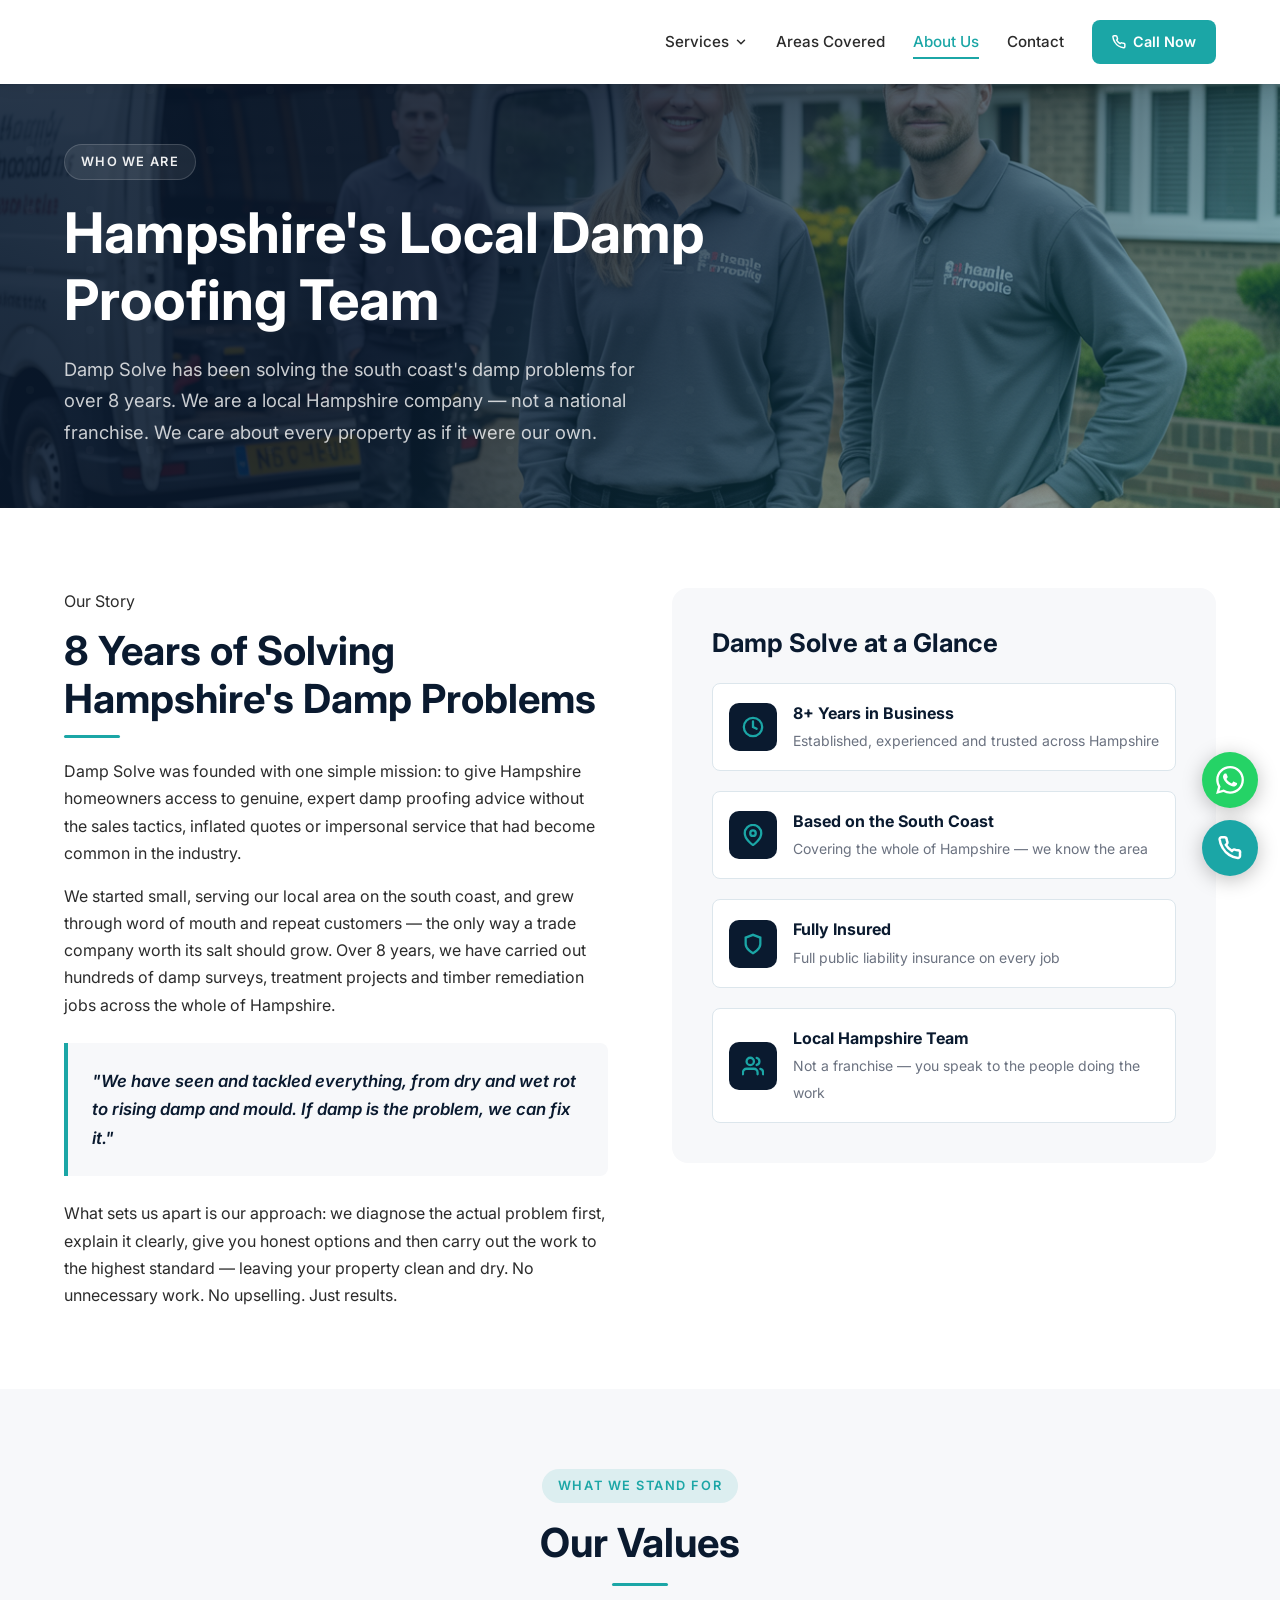
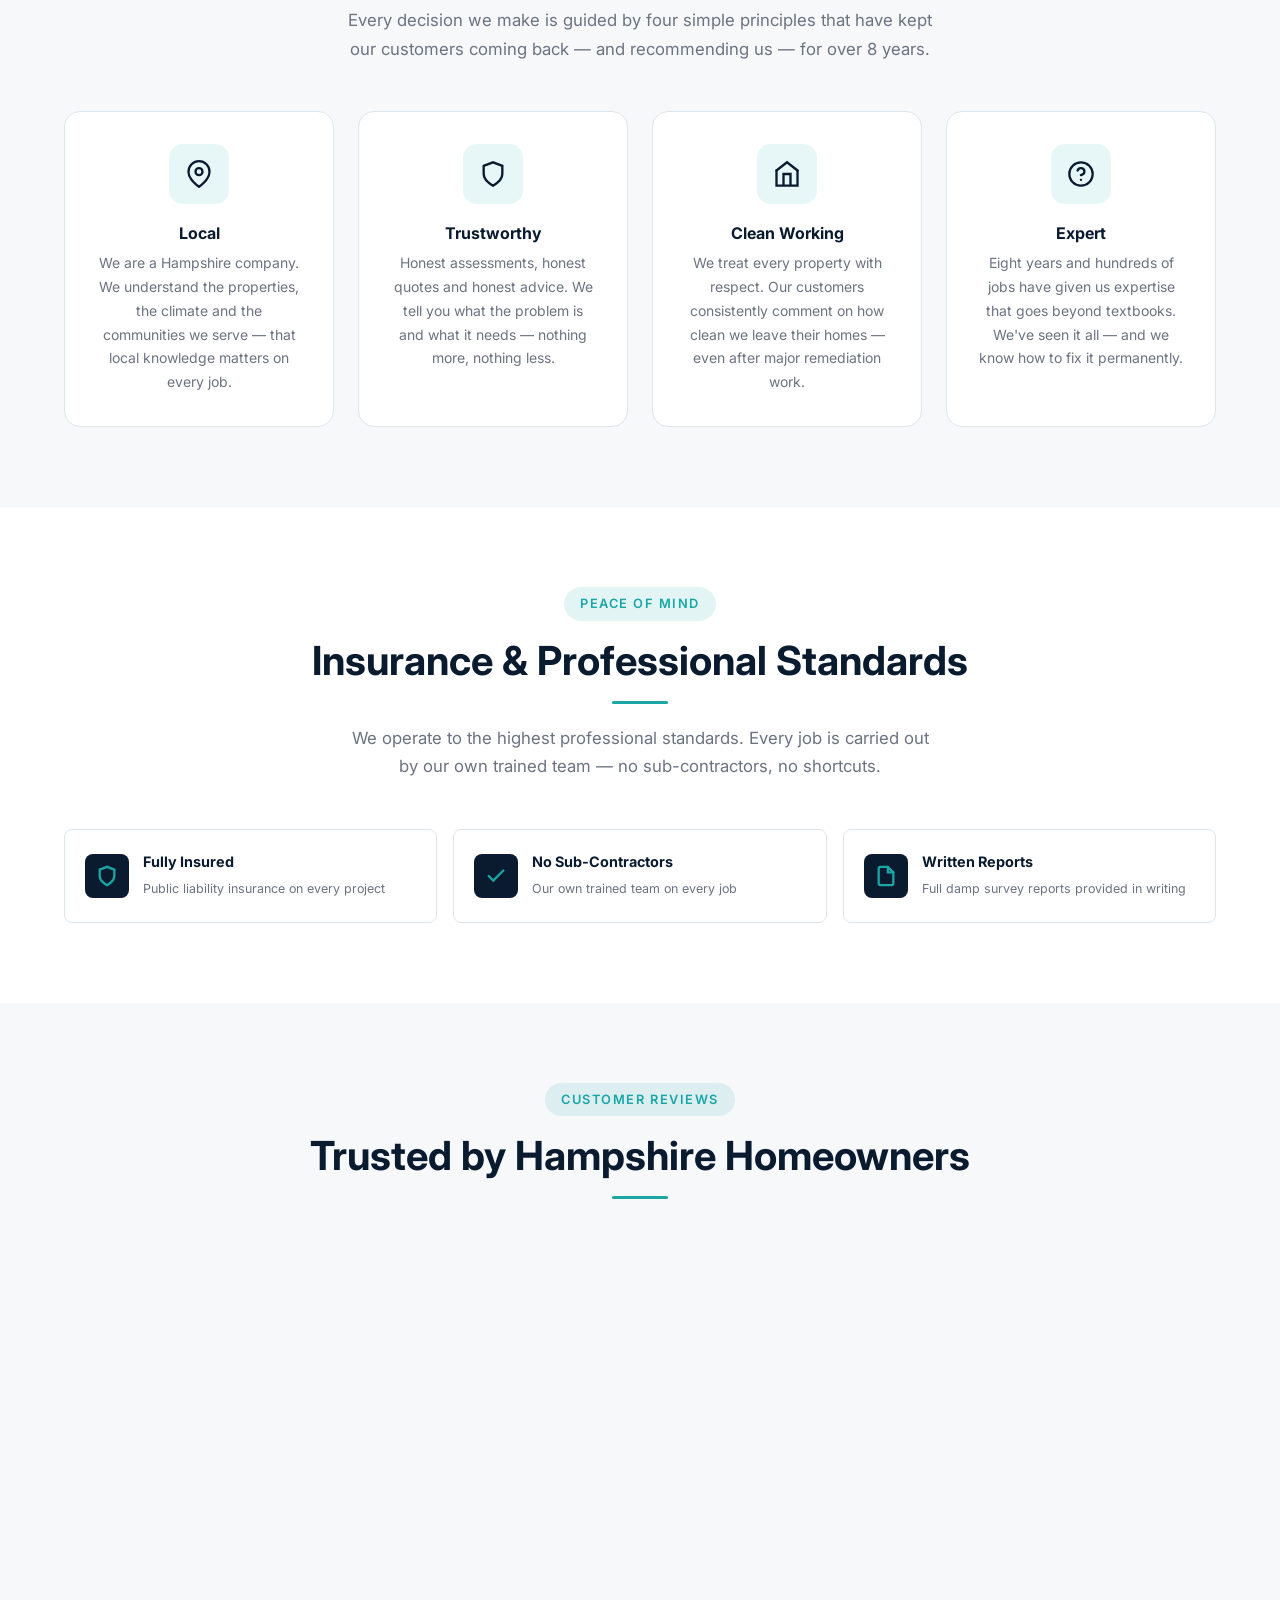
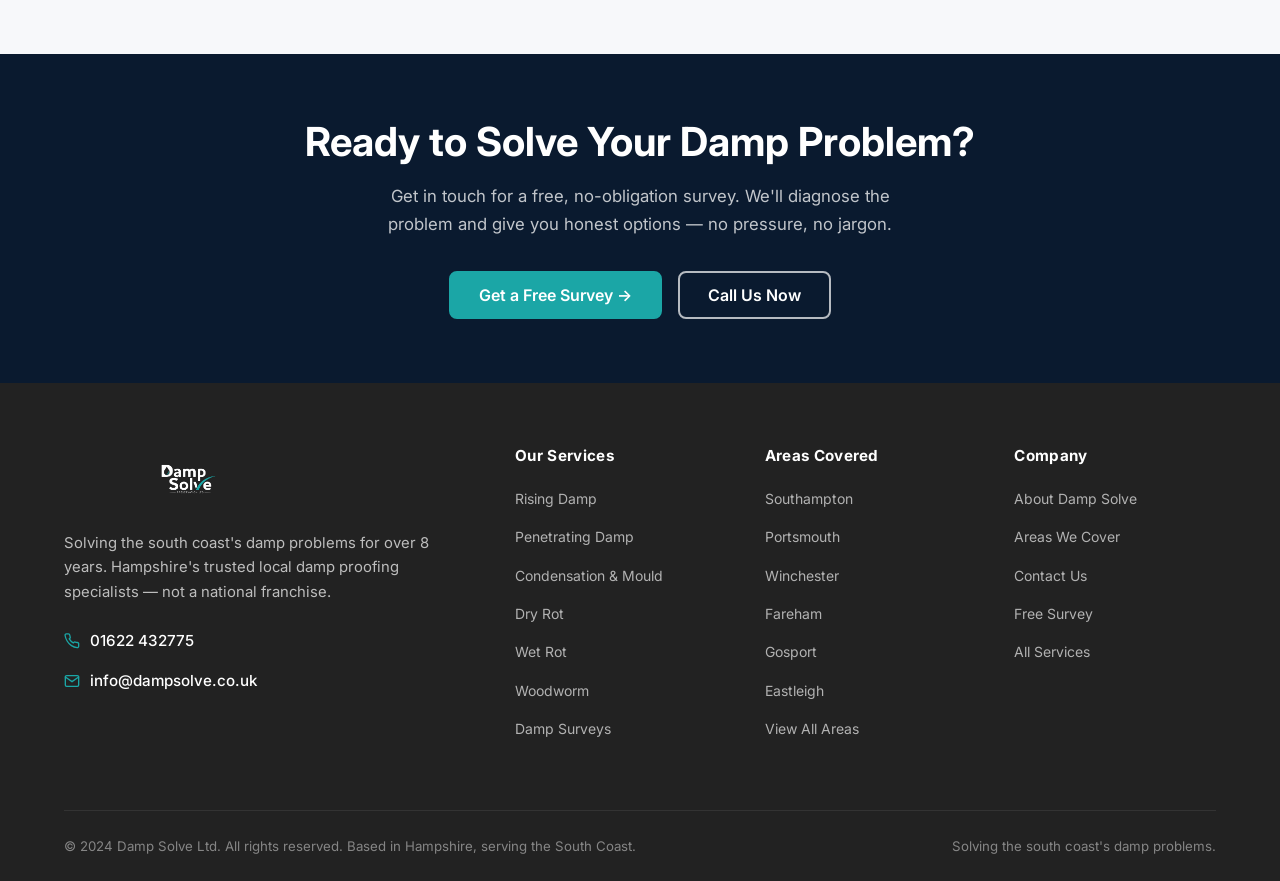
==== commit 7ae23b35: "Update logos and consistent footer across all pages - Set header logo to logo-16.png on all pages - " ====
--- a/about.html
+++ b/about.html
@@ -275,17 +275,22 @@
 </section>
 
 <!-- ══ FOOTER ══════════════════════════════════════════════════ -->
-<footer class="footer">
+<footer class="footer" role="contentinfo">
   <div class="container">
     <div class="footer__grid">
       <div>
         <div class="footer__logo" style="background: none;">
           <img src="assets/images/logo-08.png" alt="Damp Solve" style="height: 100%; width: 100%; object-fit: contain;">
-        </div>          <div class="footer__logo-name">Damp<span>Solve</span></div>
-        </div>
-        <p class="footer__tagline">Solving the south coast's damp problems for over 8 years. Hampshire's trusted local damp proofing specialists.</p>
-        <a href="tel:+441622432775" class="footer__contact-link"><svg width="16" height="16" viewBox="0 0 24 24" fill="none" stroke="currentColor" stroke-width="2" stroke-linecap="round"><path d="M22 16.92v3a2 2 0 0 1-2.18 2 19.79 19.79 0 0 1-8.63-3.07A19.5 19.5 0 0 1 4.69 12 19.79 19.79 0 0 1 1.61 3.41 2 2 0 0 1 3.6 1.26h3a2 2 0 0 1 2 1.72 12.84 12.84 0 0 0 .7 2.81 2 2 0 0 1-.45 2.11L7.91 8.91a16 16 0 0 0 6 6l.86-.87a2 2 0 0 1 2.11-.45 12.84 12.84 0 0 0 2.81.7A2 2 0 0 1 22 16.92z"/></svg>01622 432775</a>
-        <a href="mailto:info@dampsolve.co.uk" class="footer__contact-link"><svg width="16" height="16" viewBox="0 0 24 24" fill="none" stroke="currentColor" stroke-width="2" stroke-linecap="round"><path d="M4 4h16c1.1 0 2 .9 2 2v12c0 1.1-.9 2-2 2H4c-1.1 0-2-.9-2-2V6c0-1.1.9-2 2-2z"/><polyline points="22,6 12,13 2,6"/></svg>info@dampsolve.co.uk</a>
+        </div>
+        <p class="footer__tagline">Solving the south coast's damp problems for over 8 years. Hampshire's trusted local damp proofing specialists — not a national franchise.</p>
+        <a href="tel:+441622432775" class="footer__contact-link">
+          <svg width="16" height="16" viewBox="0 0 24 24" fill="none" stroke="currentColor" stroke-width="2" stroke-linecap="round"><path d="M22 16.92v3a2 2 0 0 1-2.18 2 19.79 19.79 0 0 1-8.63-3.07A19.5 19.5 0 0 1 4.69 12 19.79 19.79 0 0 1 1.61 3.41 2 2 0 0 1 3.6 1.26h3a2 2 0 0 1 2 1.72 12.84 12.84 0 0 0 .7 2.81 2 2 0 0 1-.45 2.11L7.91 8.91a16 16 0 0 0 6 6l.86-.87a2 2 0 0 1 2.11-.45 12.84 12.84 0 0 0 2.81.7A2 2 0 0 1 22 16.92z"/></svg>
+          01622 432775
+        </a>
+        <a href="mailto:info@dampsolve.co.uk" class="footer__contact-link">
+          <svg width="16" height="16" viewBox="0 0 24 24" fill="none" stroke="currentColor" stroke-width="2" stroke-linecap="round"><path d="M4 4h16c1.1 0 2 .9 2 2v12c0 1.1-.9 2-2 2H4c-1.1 0-2-.9-2-2V6c0-1.1.9-2 2-2z"/><polyline points="22,6 12,13 2,6"/></svg>
+          info@dampsolve.co.uk
+        </a>
       </div>
       <div class="footer__col">
         <h4>Our Services</h4>
@@ -305,9 +310,9 @@
           <li><a href="areas.html">Southampton</a></li>
           <li><a href="areas.html">Portsmouth</a></li>
           <li><a href="areas.html">Winchester</a></li>
-          <li><a href="areas.html">Fareham &amp; Gosport</a></li>
+          <li><a href="areas.html">Fareham</a></li>
+          <li><a href="areas.html">Gosport</a></li>
           <li><a href="areas.html">Eastleigh</a></li>
-          <li><a href="areas.html">New Forest</a></li>
           <li><a href="areas.html">View All Areas</a></li>
         </ul>
       </div>
@@ -317,7 +322,8 @@
           <li><a href="about.html">About Damp Solve</a></li>
           <li><a href="areas.html">Areas We Cover</a></li>
           <li><a href="contact.html">Contact Us</a></li>
-          <li><a href="contact.html">Free Survey</a></li>
+          <li><a href="contact.html#survey">Free Survey</a></li>
+          <li><a href="services.html">All Services</a></li>
         </ul>
       </div>
     </div>
@@ -328,11 +334,12 @@
   </div>
 </footer>
 
-<div class="floating-btns">
-  <a href="https://wa.me/441622432775" class="float-btn float-btn--whatsapp" target="_blank" rel="noopener" aria-label="WhatsApp">
+<!-- ══ FLOATING BUTTONS ════════════════════════════════════════ -->
+<div class="floating-btns" role="complementary" aria-label="Quick contact">
+  <a href="https://wa.me/441622432775" class="float-btn float-btn--whatsapp" target="_blank" rel="noopener" aria-label="Contact us on WhatsApp">
     <svg width="28" height="28" viewBox="0 0 24 24" fill="white"><path d="M17.472 14.382c-.297-.149-1.758-.867-2.03-.967-.273-.099-.471-.148-.67.15-.197.297-.767.966-.94 1.164-.173.199-.347.223-.644.075-.297-.15-1.255-.463-2.39-1.475-.883-.788-1.48-1.761-1.653-2.059-.173-.297-.018-.458.13-.606.134-.133.298-.347.446-.52.149-.174.198-.298.298-.497.099-.198.05-.371-.025-.52-.075-.149-.669-1.612-.916-2.207-.242-.579-.487-.5-.669-.51-.173-.008-.371-.01-.57-.01-.198 0-.52.074-.792.372-.272.297-1.04 1.016-1.04 2.479 0 1.462 1.065 2.875 1.213 3.074.149.198 2.096 3.2 5.077 4.487.709.306 1.262.489 1.694.625.712.227 1.36.195 1.871.118.571-.085 1.758-.719 2.006-1.413.248-.694.248-1.289.173-1.413-.074-.124-.272-.198-.57-.347m-5.421 7.403h-.004a9.87 9.87 0 0 1-5.031-1.378l-.361-.214-3.741.982.998-3.648-.235-.374a9.86 9.86 0 0 1-1.51-5.26c.001-5.45 4.436-9.884 9.888-9.884 2.64 0 5.122 1.03 6.988 2.898a9.825 9.825 0 0 1 2.893 6.994c-.003 5.45-4.437 9.884-9.885 9.884m8.413-18.297A11.815 11.815 0 0 0 12.05 0C5.495 0 .16 5.335.157 11.892c0 2.096.547 4.142 1.588 5.945L.057 24l6.305-1.654a11.882 11.882 0 0 0 5.683 1.448h.005c6.554 0 11.89-5.335 11.893-11.893a11.821 11.821 0 0 0-3.48-8.413Z"/></svg>
   </a>
-  <a href="tel:+441622432775" class="float-btn float-btn--phone" aria-label="Call us">
+  <a href="tel:+441622432775" class="float-btn float-btn--phone" aria-label="Call Damp Solve now">
     <svg width="24" height="24" viewBox="0 0 24 24" fill="none" stroke="white" stroke-width="2.5" stroke-linecap="round"><path d="M22 16.92v3a2 2 0 0 1-2.18 2 19.79 19.79 0 0 1-8.63-3.07A19.5 19.5 0 0 1 4.69 12 19.79 19.79 0 0 1 1.61 3.41 2 2 0 0 1 3.6 1.26h3a2 2 0 0 1 2 1.72 12.84 12.84 0 0 0 .7 2.81 2 2 0 0 1-.45 2.11L7.91 8.91a16 16 0 0 0 6 6l.86-.87a2 2 0 0 1 2.11-.45 12.84 12.84 0 0 0 2.81.7A2 2 0 0 1 22 16.92z"/></svg>
   </a>
 </div>
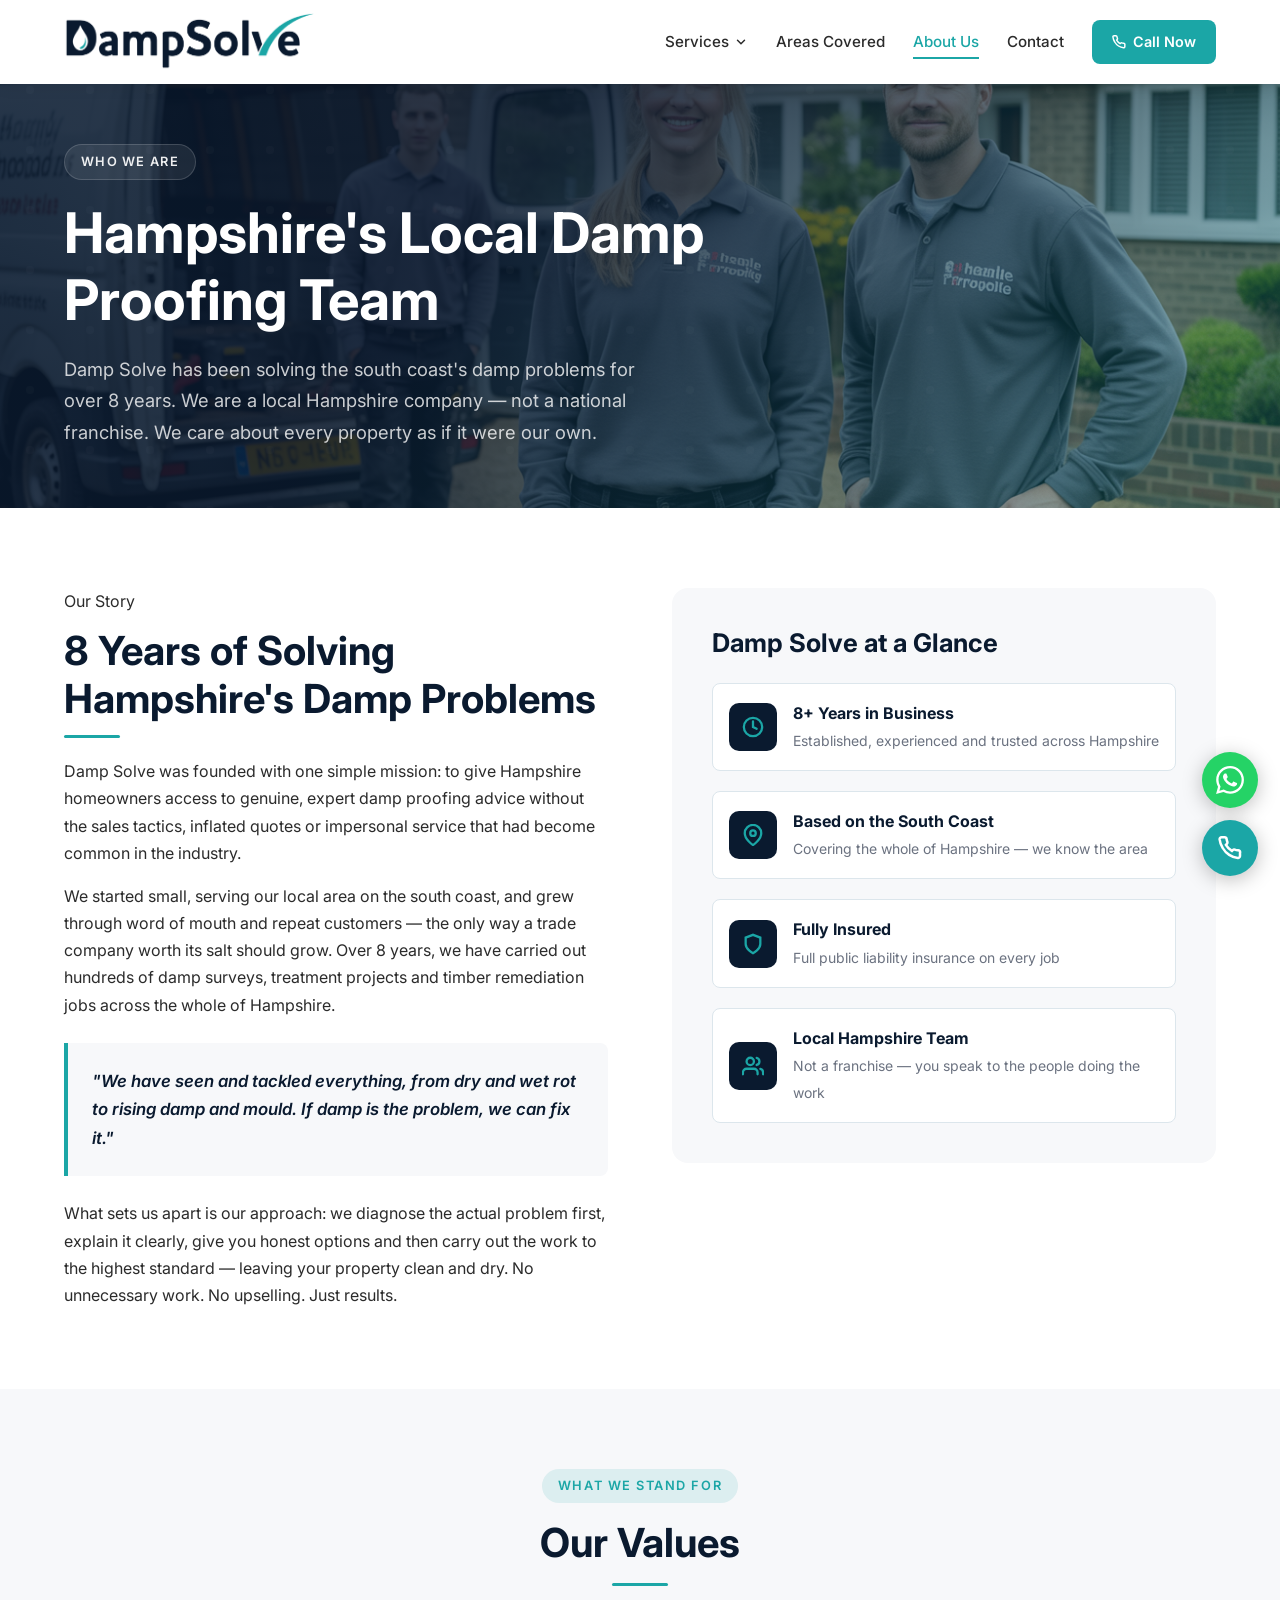
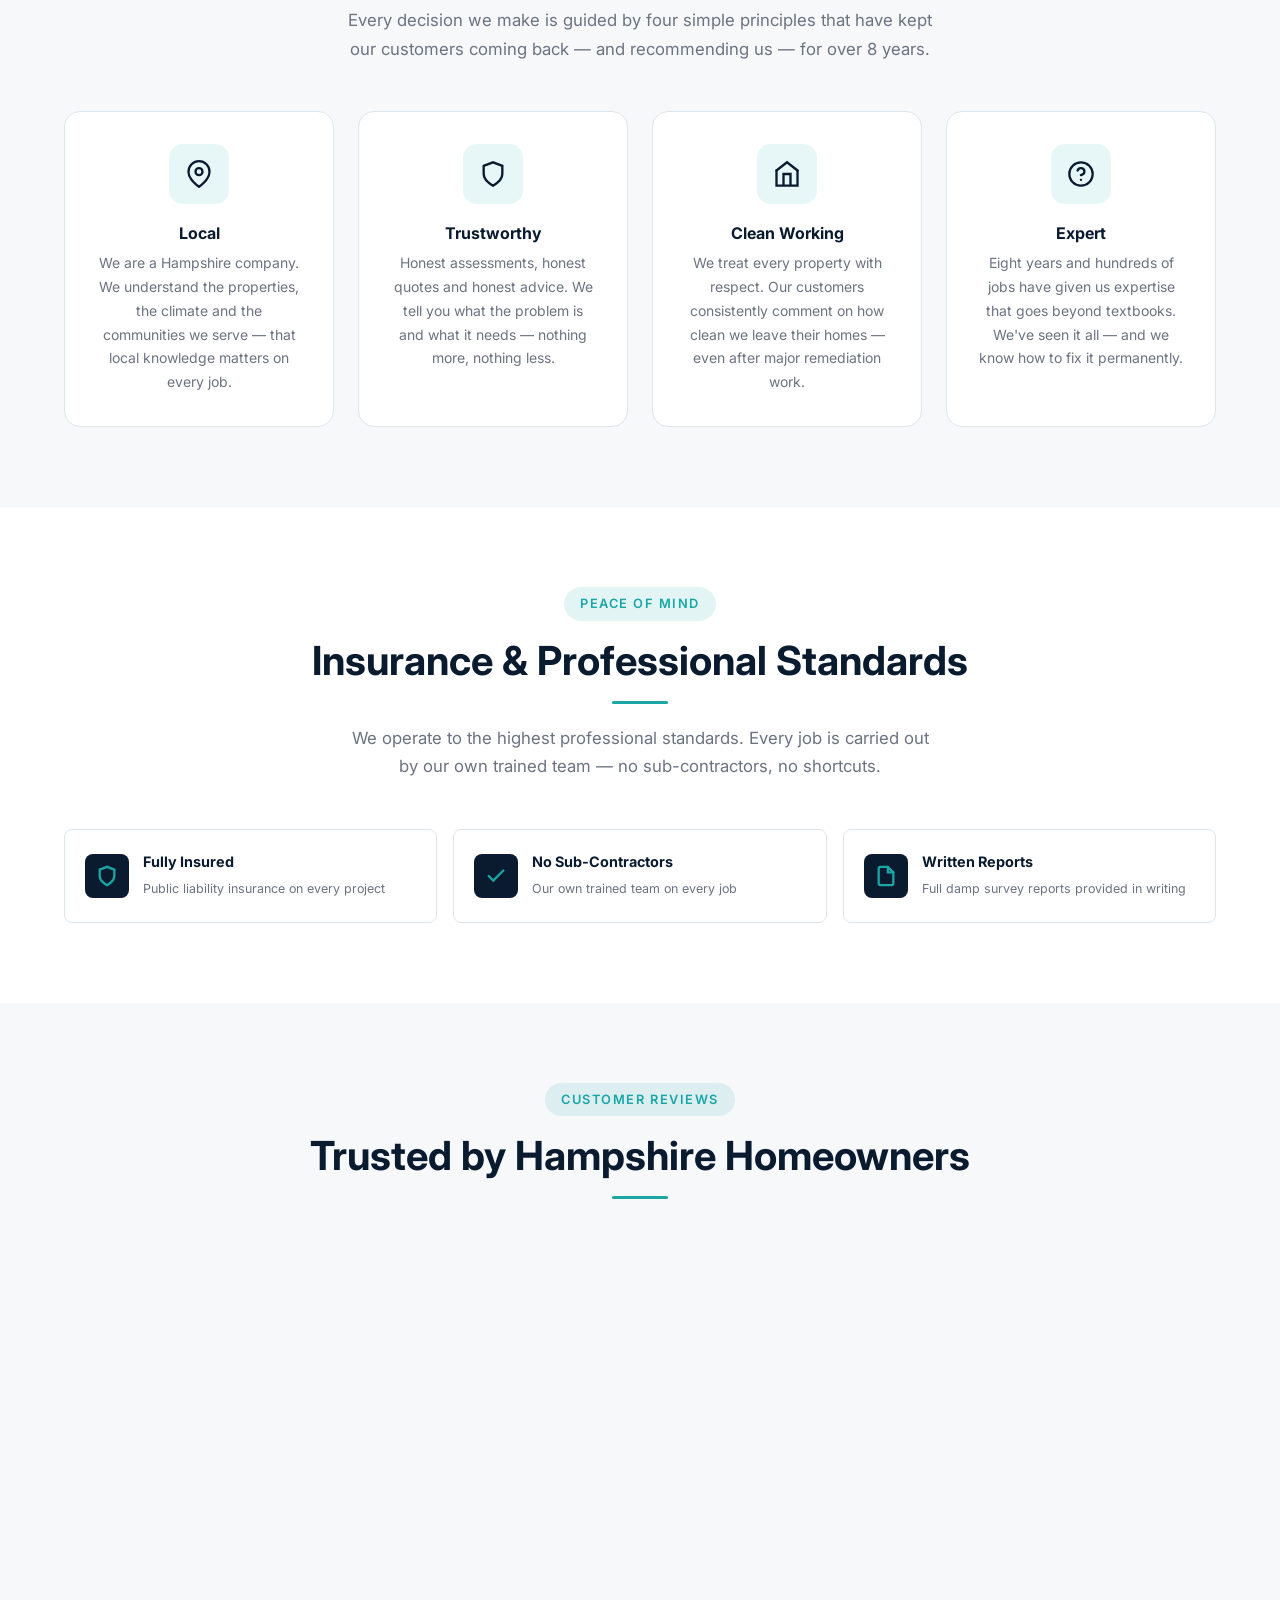
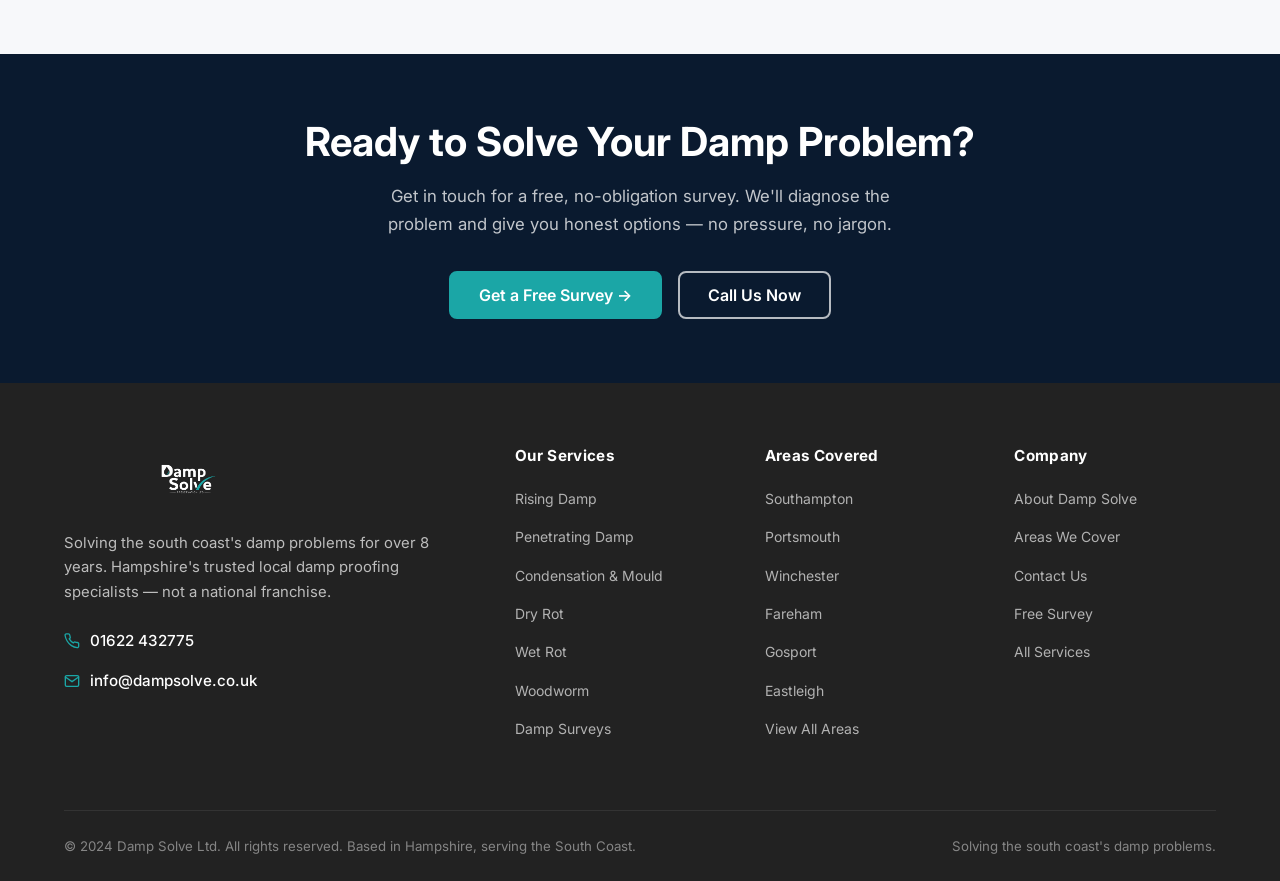
==== commit 5e790a51: "Fix all page headers and footers - restore complete structure - Restore complete navigation sections" ====
--- a/about.html
+++ b/about.html
@@ -13,21 +13,13 @@
 <body>
 
 <!-- ══ NAVIGATION ══════════════════════════════════════════════ -->
-<nav class="nav" id="nav">
+<nav class="nav" id="nav" role="navigation" aria-label="Main navigation">
   <div class="container">
     <div class="nav__inner">
-      <a href="index.html" class="nav__logo">
-        <div class="nav__logo-icon">
-          <svg width="24" height="24" viewBox="0 0 24 24" fill="none" stroke="var(--amber)" stroke-width="2" stroke-linecap="round"><path d="M12 2.69l5.66 5.66a8 8 0 1 1-11.31 0z"/></svg>
-        </div>
-        <div class="nav__logo-text">Damp<span>Solve</span></div>
-      </a>
+      <a href="index.html" class="nav__logo" aria-label="Damp Solve home"><img src="assets/images/logo-16.png" alt="Damp Solve" style="height: 100%; width: auto;"></a>
       <div class="nav__links">
         <div class="nav__dropdown">
-          <div class="nav__dropdown-toggle">
-            Services
-            <svg class="chevron" width="14" height="14" viewBox="0 0 24 24" fill="none" stroke="currentColor" stroke-width="2.5" stroke-linecap="round"><polyline points="6 9 12 15 18 9"/></svg>
-          </div>
+          <div class="nav__dropdown-toggle" role="button" aria-haspopup="true" aria-expanded="false" tabindex="0">Services<svg class="chevron" width="14" height="14" viewBox="0 0 24 24" fill="none" stroke="currentColor" stroke-width="2.5" stroke-linecap="round"><polyline points="6 9 12 15 18 9"/></svg></div>
           <div class="nav__dropdown-menu">
             <a href="services/rising-damp.html">Rising Damp</a>
             <a href="services/penetrating-damp.html">Penetrating Damp</a>
@@ -39,19 +31,14 @@
           </div>
         </div>
         <a href="areas.html" class="nav__link">Areas Covered</a>
-        <a href="about.html" class="nav__link active">About Us</a>
+        <a href="about.html" class="nav__link">About Us</a>
         <a href="contact.html" class="nav__link">Contact</a>
-        <a href="tel:+441622432775" class="nav__cta">
-          <svg width="14" height="14" viewBox="0 0 24 24" fill="none" stroke="currentColor" stroke-width="2.5" stroke-linecap="round"><path d="M22 16.92v3a2 2 0 0 1-2.18 2 19.79 19.79 0 0 1-8.63-3.07A19.5 19.5 0 0 1 4.69 12 19.79 19.79 0 0 1 1.61 3.41 2 2 0 0 1 3.6 1.26h3a2 2 0 0 1 2 1.72 12.84 12.84 0 0 0 .7 2.81 2 2 0 0 1-.45 2.11L7.91 8.91a16 16 0 0 0 6 6l.86-.87a2 2 0 0 1 2.11-.45 12.84 12.84 0 0 0 2.81.7A2 2 0 0 1 22 16.92z"/></svg>
-          Call Now
-        </a>
-      </div>
-      <button class="nav__hamburger" id="hamburger" aria-label="Open menu" aria-expanded="false" aria-controls="mobileMenu">
-        <span></span><span></span><span></span>
-      </button>
-    </div>
-  </div>
-  <div class="nav__mobile" id="mobileMenu">
+        <a href="tel:+441622432775" class="nav__cta"><svg width="14" height="14" viewBox="0 0 24 24" fill="none" stroke="currentColor" stroke-width="2.5" stroke-linecap="round"><path d="M22 16.92v3a2 2 0 0 1-2.18 2 19.79 19.79 0 0 1-8.63-3.07A19.5 19.5 0 0 1 4.69 12 19.79 19.79 0 0 1 1.61 3.41 2 2 0 0 1 3.6 1.26h3a2 2 0 0 1 2 1.72 12.84 12.84 0 0 0 .7 2.81 2 2 0 0 1-.45 2.11L7.91 8.91a16 16 0 0 0 6 6l.86-.87a2 2 0 0 1 2.11-.45 12.84 12.84 0 0 0 2.81.7A2 2 0 0 1 22 16.92z"/></svg>Call Now</a>
+      </div>
+      <button class="nav__hamburger" id="hamburger" aria-label="Open menu" aria-expanded="false" aria-controls="mobileMenu"><span></span><span></span><span></span></button>
+    </div>
+  </div>
+  <div class="nav__mobile" id="mobileMenu" role="dialog" aria-label="Mobile menu">
     <div class="nav__mobile-services">
       <div class="nav__mobile-services-title">Our Services</div>
       <a href="services/rising-damp.html">Rising Damp</a>
@@ -65,7 +52,7 @@
     <a href="areas.html" class="nav__mobile-link">Areas Covered</a>
     <a href="about.html" class="nav__mobile-link">About Us</a>
     <a href="contact.html" class="nav__mobile-link">Contact</a>
-    <div class="nav__mobile-cta"><a href="tel:+441622432775">Call Now — Free Survey Available</a></div>
+    <div class="nav__mobile-cta"><a href="tel:+441622432775"><svg width="16" height="16" viewBox="0 0 24 24" fill="none" stroke="currentColor" stroke-width="2.5" stroke-linecap="round" style="vertical-align:middle;margin-right:6px"><path d="M22 16.92v3a2 2 0 0 1-2.18 2 19.79 19.79 0 0 1-8.63-3.07A19.5 19.5 0 0 1 4.69 12 19.79 19.79 0 0 1 1.61 3.41 2 2 0 0 1 3.6 1.26h3a2 2 0 0 1 2 1.72 12.84 12.84 0 0 0 .7 2.81 2 2 0 0 1-.45 2.11L7.91 8.91a16 16 0 0 0 6 6l.86-.87a2 2 0 0 1 2.11-.45 12.84 12.84 0 0 0 2.81.7A2 2 0 0 1 22 16.92z"/></svg>Call Now — Free Survey Available</a></div>
   </div>
 </nav>
 
